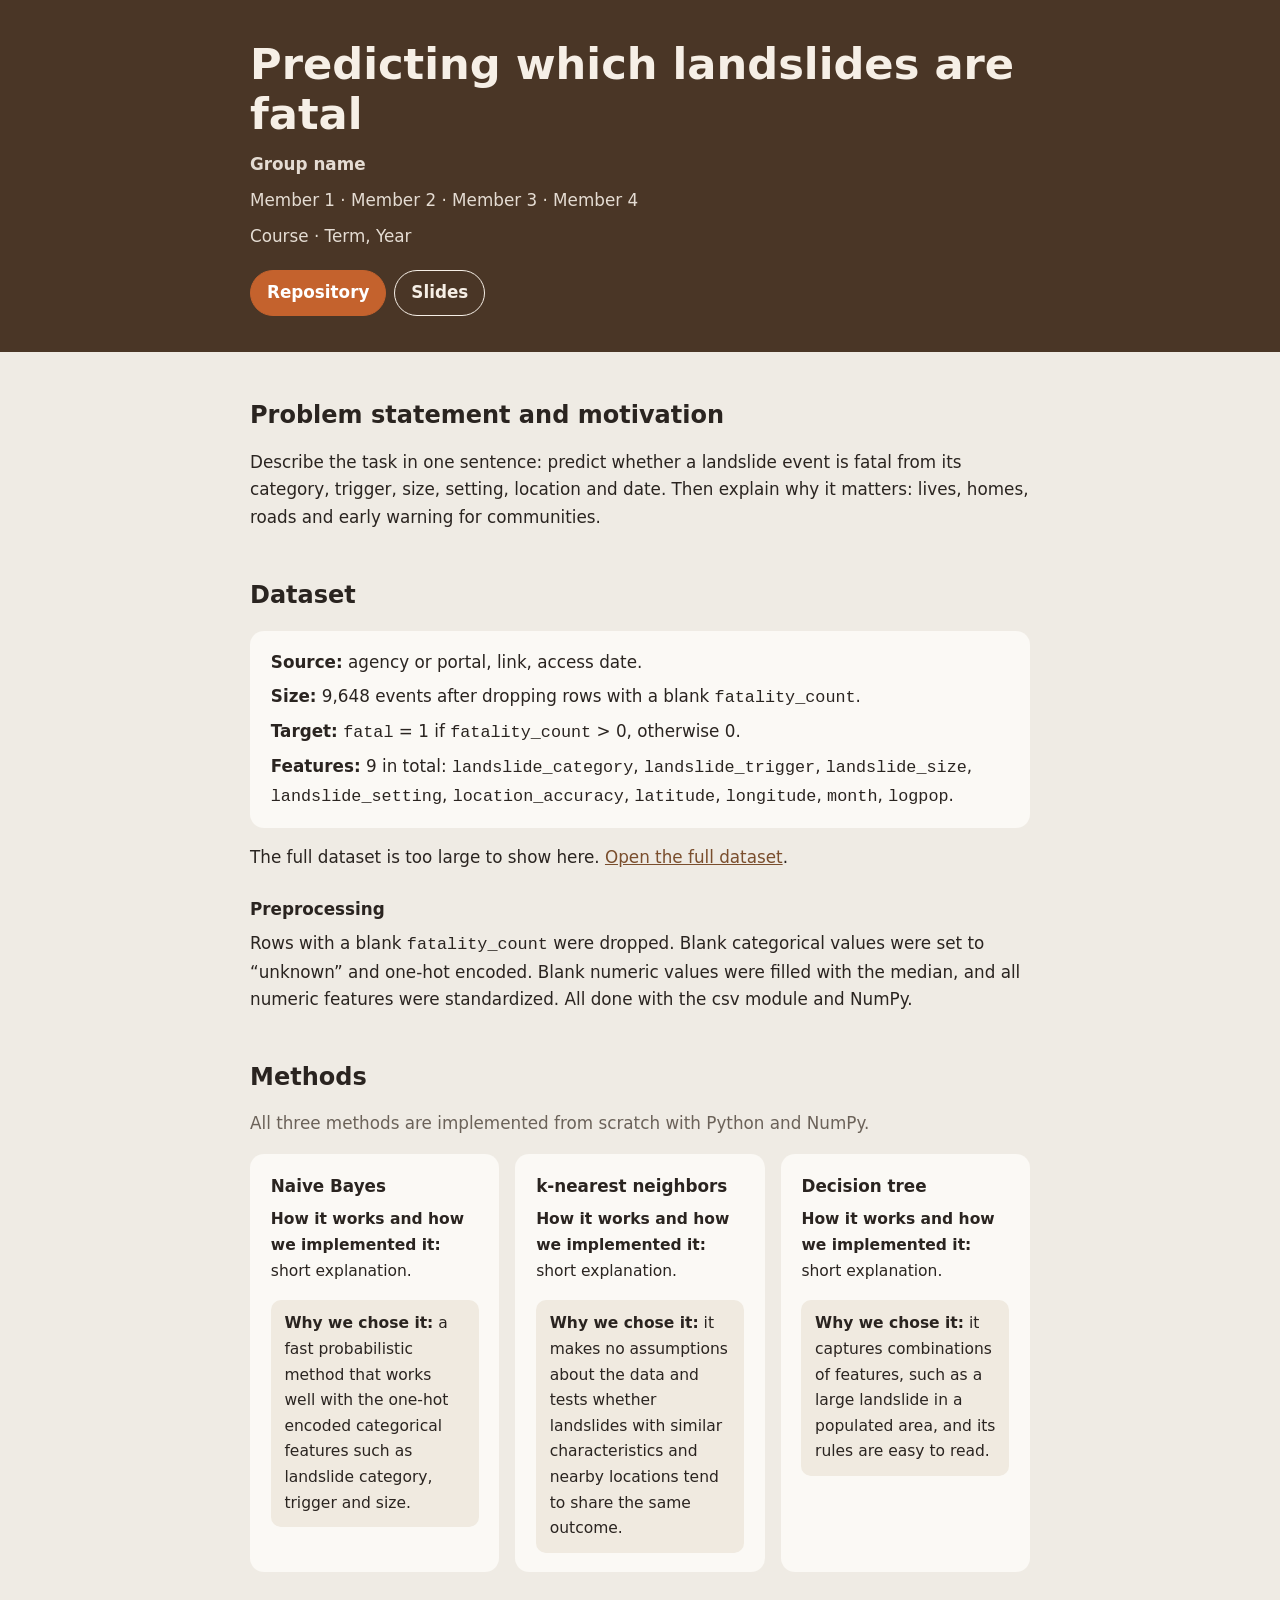
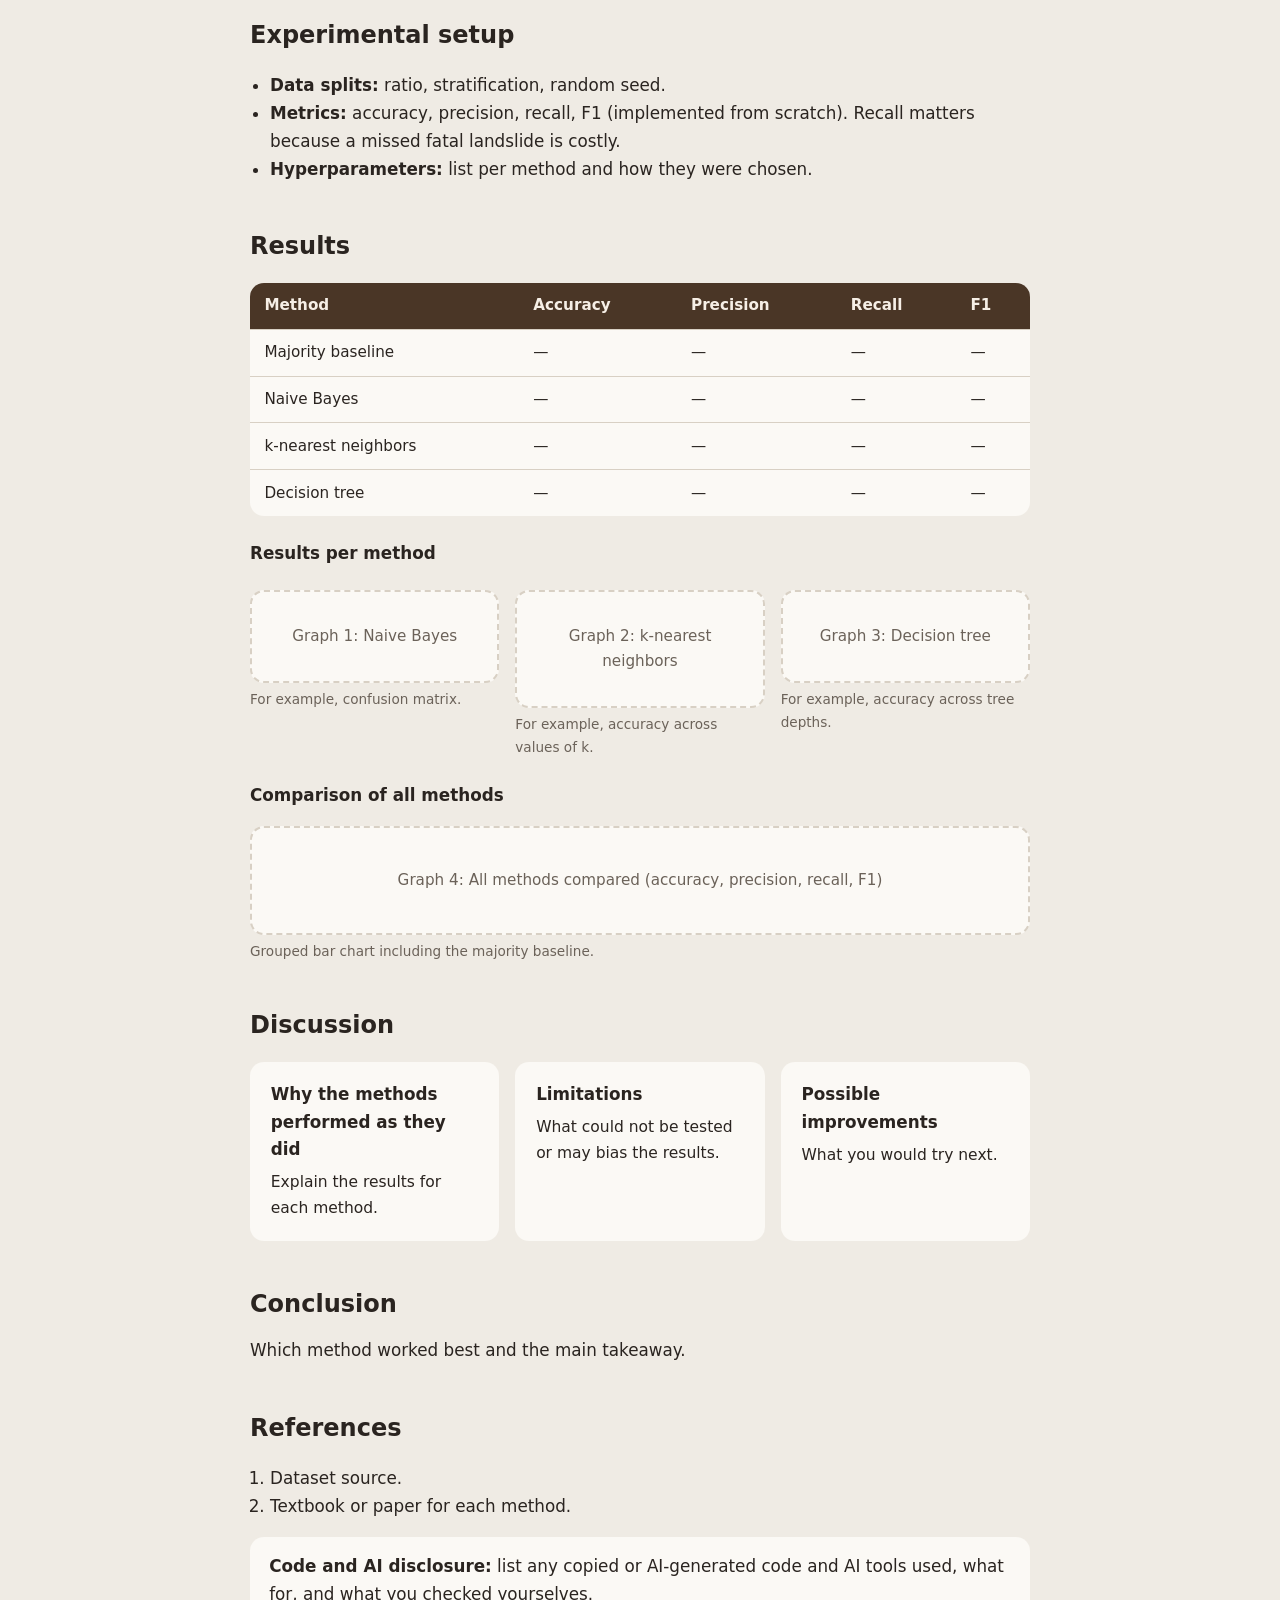
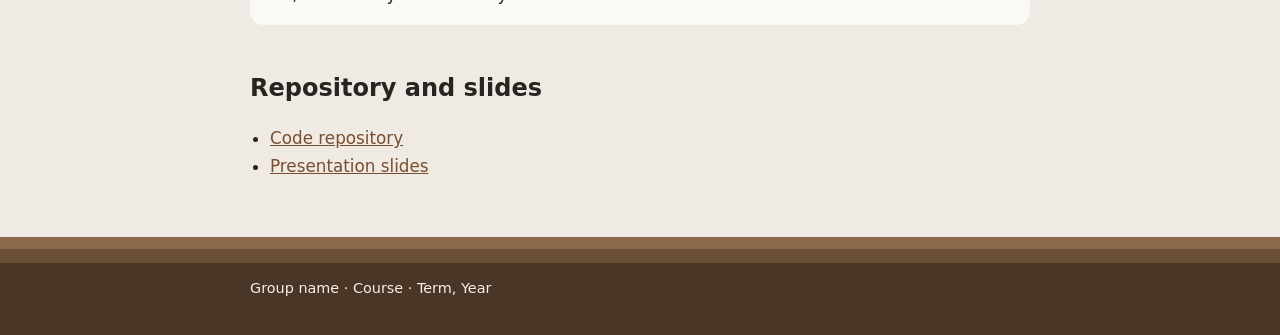
==== index.html @ 627cbc7c "Added Website Placeholder and changed dataset with landslide" ====
<!DOCTYPE html>
<html lang="en">
<head>
<meta charset="utf-8">
<meta name="viewport" content="width=device-width, initial-scale=1, viewport-fit=cover">
<title>Predicting Landslides: A Machine Learning Comparison</title>
<link rel="stylesheet" href="index.css">
</head>
<body>

<header>
  <div class="wrap">
    <h1>Predicting which landslides are fatal</h1>
    <p><b>Group name</b></p>
    <p>Member 1 · Member 2 · Member 3 · Member 4</p>
    <p>Course · Term, Year</p>
    <div class="links"><a class="main" href="#repository">Repository</a><a href="#repository">Slides</a></div>
  </div>
</header>

<main class="wrap">
  <h2>Problem statement and motivation</h2>
  <p>Describe the task in one sentence: predict whether a landslide event is fatal from its category, trigger, size, setting, location and date. Then explain why it matters: lives, homes, roads and early warning for communities.</p>

  <h2>Dataset</h2>
  <div class="info">
    <p><b>Source:</b> agency or portal, link, access date.</p>
    <p><b>Size:</b> 9,648 events after dropping rows with a blank <code>fatality_count</code>.</p>
    <p><b>Target:</b> <code>fatal</code> = 1 if <code>fatality_count</code> &gt; 0, otherwise 0.</p>
    <p><b>Features:</b> 9 in total: <code>landslide_category</code>, <code>landslide_trigger</code>, <code>landslide_size</code>, <code>landslide_setting</code>, <code>location_accuracy</code>, <code>latitude</code>, <code>longitude</code>, <code>month</code>, <code>logpop</code>.</p>
  </div>
  <p>The full dataset is too large to show here. <a href="#">Open the full dataset</a>.</p>
  <h3>Preprocessing</h3>
  <p>Rows with a blank <code>fatality_count</code> were dropped. Blank categorical values were set to “unknown” and one-hot encoded. Blank numeric values were filled with the median, and all numeric features were standardized. All done with the csv module and NumPy.</p>

  <h2>Methods</h2>
  <p class="muted">All three methods are implemented from scratch with Python and NumPy.</p>
  <div class="cards">
    <div class="card"><h3>Naive Bayes</h3>
      <p><b>How it works and how we implemented it:</b> short explanation.</p>
      <p class="why"><b>Why we chose it:</b> a fast probabilistic method that works well with the one-hot encoded categorical features such as landslide category, trigger and size.</p></div>
    <div class="card"><h3>k-nearest neighbors</h3>
      <p><b>How it works and how we implemented it:</b> short explanation.</p>
      <p class="why"><b>Why we chose it:</b> it makes no assumptions about the data and tests whether landslides with similar characteristics and nearby locations tend to share the same outcome.</p></div>
    <div class="card"><h3>Decision tree</h3>
      <p><b>How it works and how we implemented it:</b> short explanation.</p>
      <p class="why"><b>Why we chose it:</b> it captures combinations of features, such as a large landslide in a populated area, and its rules are easy to read.</p></div>
  </div>

  <h2>Experimental setup</h2>
  <ul>
    <li><b>Data splits:</b> ratio, stratification, random seed.</li>
    <li><b>Metrics:</b> accuracy, precision, recall, F1 (implemented from scratch). Recall matters because a missed fatal landslide is costly.</li>
    <li><b>Hyperparameters:</b> list per method and how they were chosen.</li>
  </ul>

  <h2>Results</h2>
  <div class="table-scroll">
  <table>
    <thead><tr><th>Method</th><th>Accuracy</th><th>Precision</th><th>Recall</th><th>F1</th></tr></thead>
    <tbody>
      <tr><td>Majority baseline</td><td>—</td><td>—</td><td>—</td><td>—</td></tr>
      <tr><td>Naive Bayes</td><td>—</td><td>—</td><td>—</td><td>—</td></tr>
      <tr><td>k-nearest neighbors</td><td>—</td><td>—</td><td>—</td><td>—</td></tr>
      <tr><td>Decision tree</td><td>—</td><td>—</td><td>—</td><td>—</td></tr>
    </tbody>
  </table>
  </div>
  <h3>Results per method</h3>
  <div class="grid3">
    <figure><div class="fig">Graph 1: Naive Bayes</div><figcaption>For example, confusion matrix.</figcaption></figure>
    <figure><div class="fig">Graph 2: k-nearest neighbors</div><figcaption>For example, accuracy across values of k.</figcaption></figure>
    <figure><div class="fig">Graph 3: Decision tree</div><figcaption>For example, accuracy across tree depths.</figcaption></figure>
  </div>
  <h3>Comparison of all methods</h3>
  <figure><div class="fig">Graph 4: All methods compared (accuracy, precision, recall, F1)</div><figcaption>Grouped bar chart including the majority baseline.</figcaption></figure>

  <h2>Discussion</h2>
  <div class="cards">
    <div class="card"><h3>Why the methods performed as they did</h3><p>Explain the results for each method.</p></div>
    <div class="card"><h3>Limitations</h3><p>What could not be tested or may bias the results.</p></div>
    <div class="card"><h3>Possible improvements</h3><p>What you would try next.</p></div>
  </div>

  <h2>Conclusion</h2>
  <p>Which method worked best and the main takeaway.</p>

  <h2>References</h2>
  <ol>
    <li>Dataset source.</li>
    <li>Textbook or paper for each method.</li>
  </ol>
  <p class="note"><b>Code and AI disclosure:</b> list any copied or AI-generated code and AI tools used, what for, and what you checked yourselves.</p>

  <h2 id="repository">Repository and slides</h2>
  <ul>
    <li><a href="#">Code repository</a></li>
    <li><a href="#">Presentation slides</a></li>
  </ul>
</main>

<footer><div class="wrap">Group name · Course · Term, Year</div></footer>
</body>
</html>
---- index.css ----
:root{
  box-sizing:border-box;
  padding-top:env(safe-area-inset-top,0px);
  padding-bottom:env(safe-area-inset-bottom,0px);
  --bg:#efebe4; --card:#fbf9f5; --soft:#f0eae0; --ink:#2a2420; --muted:#6b6259; --line:#d8d0c4;
  --accent:#7a4e2d; --head-bg:#4a3626; --head-ink:#f6efe6; --rust:#c4622d; --rust-ink:#ffffff;
}
@media (prefers-color-scheme:dark){
  :root:not([data-theme="light"]){--bg:#1c1815; --card:#272220; --soft:#332c28; --ink:#ece6df; --muted:#a39a90; --line:#3d3530; --accent:#d9a273; --head-bg:#3a2b20; --head-ink:#f1e8de; --rust:#d9743d; --rust-ink:#1c1815; color-scheme:dark}
}
:root[data-theme="dark"]{--bg:#1c1815; --card:#272220; --soft:#332c28; --ink:#ece6df; --muted:#a39a90; --line:#3d3530; --accent:#d9a273; --head-bg:#3a2b20; --head-ink:#f1e8de; --rust:#d9743d; --rust-ink:#1c1815; color-scheme:dark}
*,*::before,*::after{box-sizing:inherit}
html{scroll-behavior:smooth}
body{margin:0;background:var(--bg);color:var(--ink);font:1.05rem/1.65 system-ui,-apple-system,"Segoe UI",Roboto,sans-serif}
.wrap{max-width:820px;margin:0 auto;padding:0 1.25rem}
a{color:var(--accent)}
a:focus-visible{outline:3px solid var(--rust);outline-offset:2px}
p{margin:0 0 1rem}

/* header: a hillside that slopes down to the right, with a few loose rocks */
header{background:var(--head-bg);color:var(--head-ink);padding:2.5rem 0 2.25rem}
h1{font-size:clamp(1.8rem,4.5vw,2.7rem);line-height:1.15;margin:0 0 .75rem}
header p{margin:0 0 .5rem;opacity:.9}
.links a{display:inline-block;margin:.75rem .5rem 0 0;padding:.5rem 1rem;border-radius:999px;font-weight:600;text-decoration:none;border:1px solid currentColor;color:var(--head-ink)}
.links a.main{background:var(--rust);border-color:var(--rust);color:var(--rust-ink)}

/* sections */
h2{font-size:1.5rem;margin:2.75rem 0 .8rem}
h3{font-size:1.05rem;margin:1.5rem 0 .4rem}
.muted{color:var(--muted)}

/* cards */
.cards{display:grid;grid-template-columns:repeat(auto-fit,minmax(230px,1fr));gap:1rem;margin:1rem 0}
.card{background:var(--card);border-radius:14px;padding:1.2rem 1.3rem}
.card h3{margin-top:0}
.card p{font-size:.97rem}
.card p:last-child{margin-bottom:0}
.card .why{background:var(--soft);border-radius:10px;padding:.7rem .85rem}
.info{background:var(--card);border-radius:14px;padding:1.1rem 1.3rem;margin:1rem 0}
.info p{margin:0 0 .4rem}
.info p:last-child{margin:0}

/* tables and figures */
.table-scroll{overflow-x:auto;margin:1rem 0;border-radius:14px;background:var(--card)}
table{border-collapse:collapse;width:100%;min-width:480px;font-size:.95rem}
th,td{padding:.65rem .9rem;text-align:left;border-bottom:1px solid var(--line)}
th{background:var(--head-bg);color:var(--head-ink)}
tr:last-child td{border-bottom:0}
figure{margin:0}
.fig{background:var(--card);border:2px dashed var(--line);color:var(--muted);padding:2.5rem 1rem;text-align:center;margin:1rem 0 .3rem;border-radius:14px;font-size:.95rem}
figcaption{font-size:.85rem;color:var(--muted)}
.grid3{display:grid;grid-template-columns:repeat(auto-fit,minmax(200px,1fr));gap:1rem}
.grid3 .fig{padding:2rem .75rem}

ul,ol{padding-left:1.25rem}
.note{background:var(--card);padding:1rem 1.2rem;border-radius:14px}

/* footer: layered soil strata */
footer{margin-top:3.5rem;padding:2.5rem 0 2.5rem;color:var(--head-ink);font-size:.9rem;background:linear-gradient(to bottom,#8a6a4a 0 12px,#6b4f36 12px 26px,#4a3626 26px 100%)}
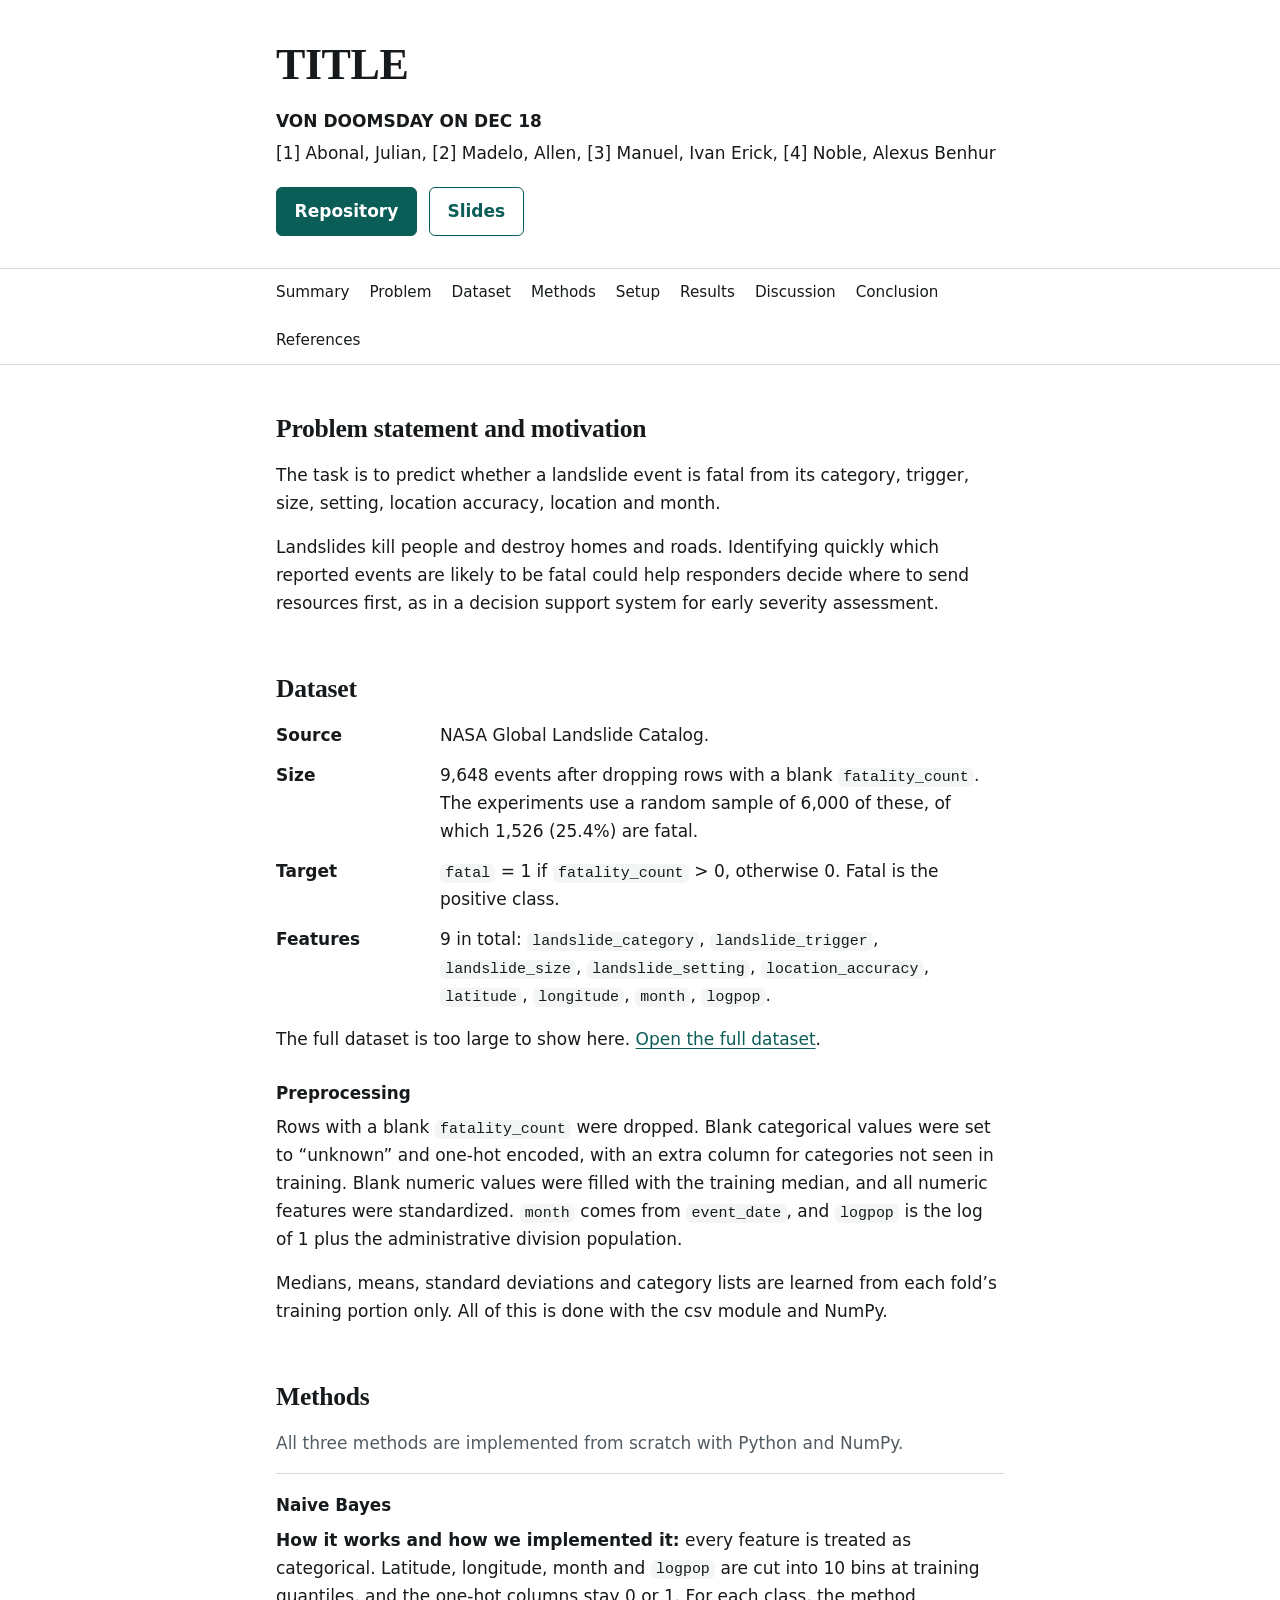
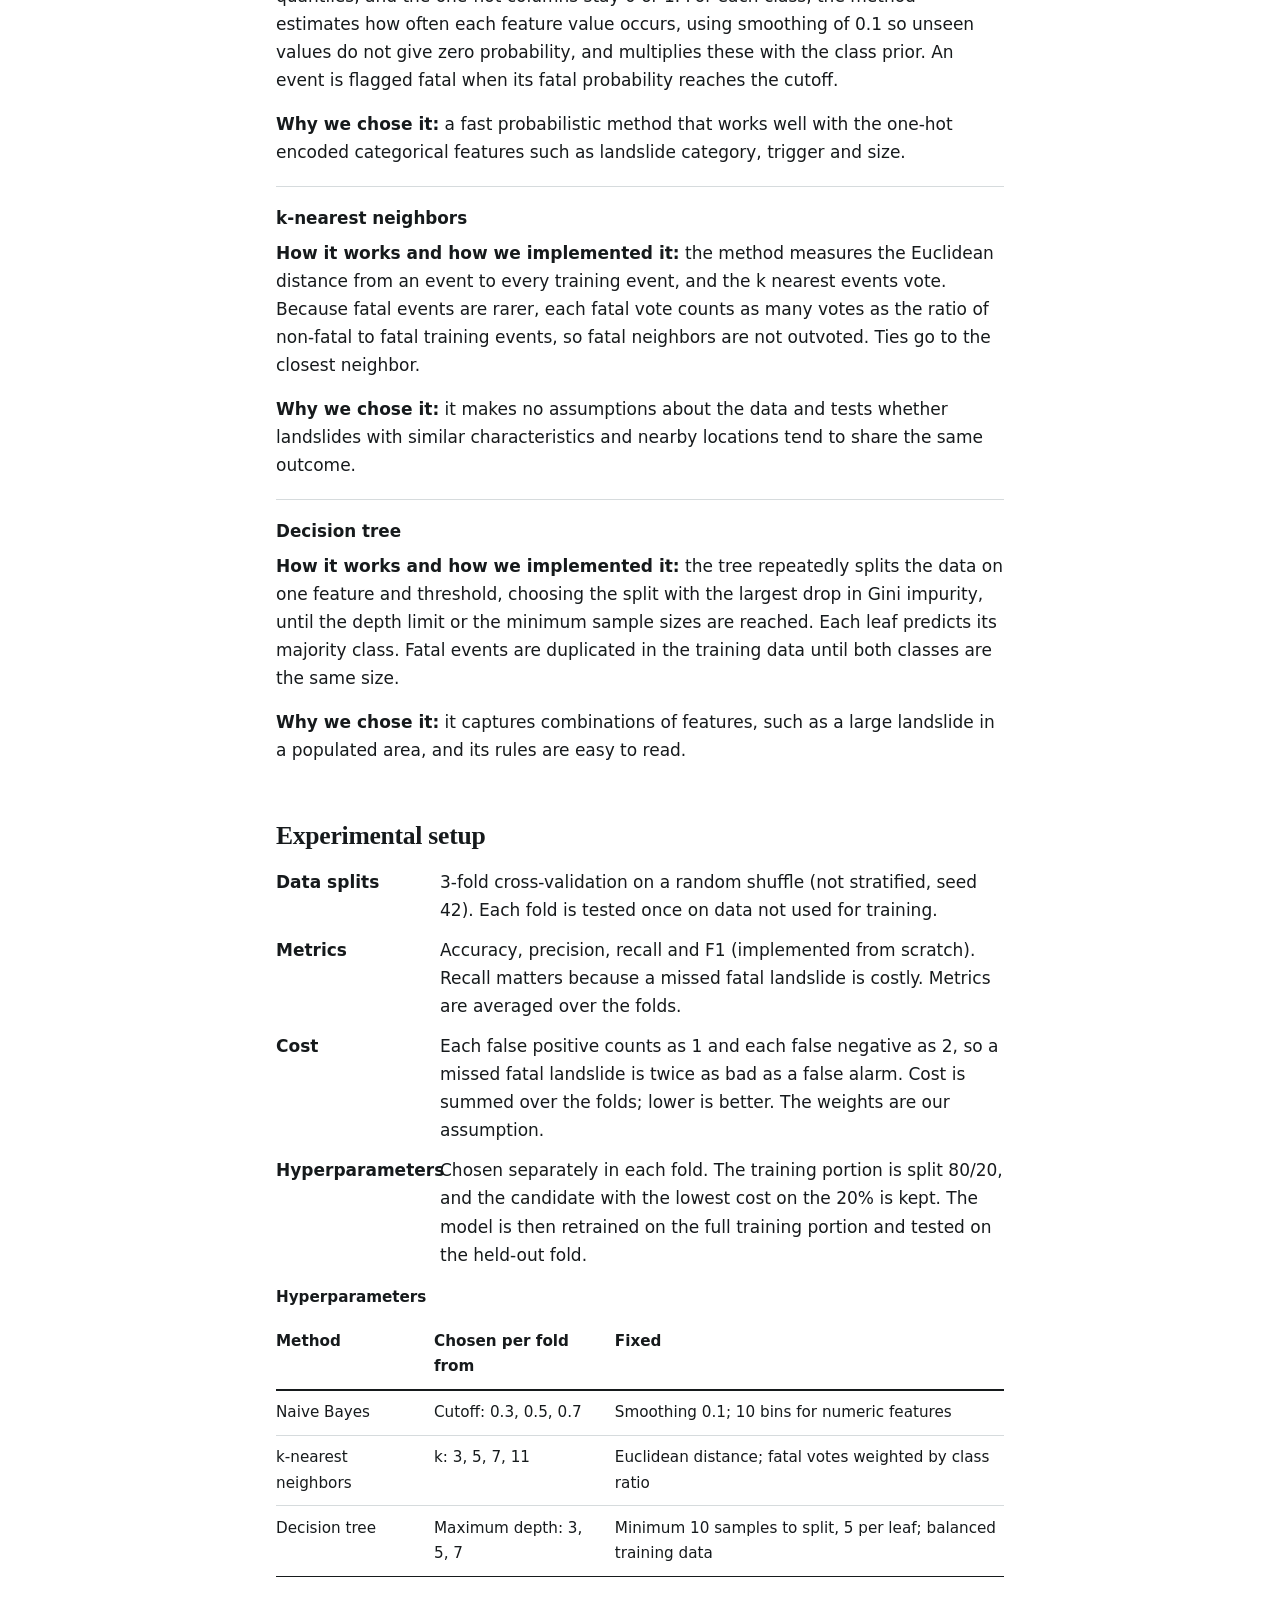
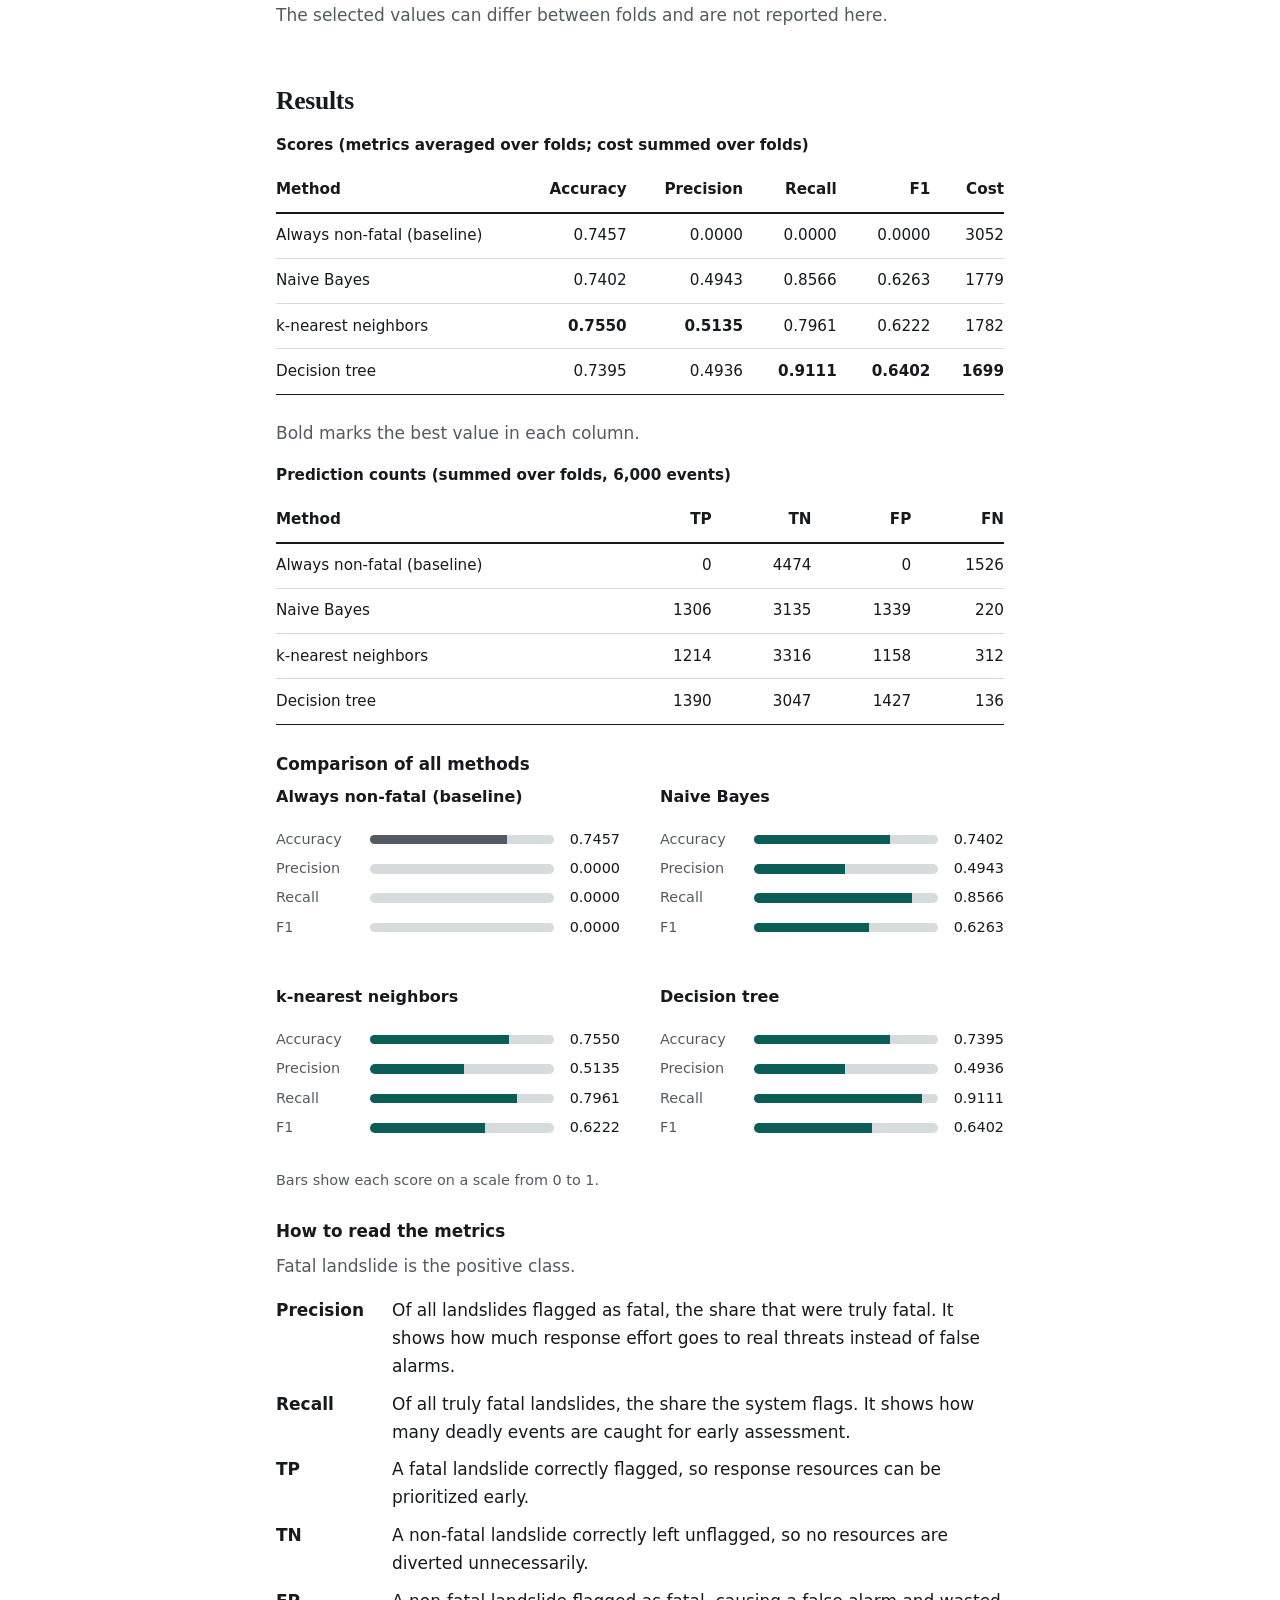
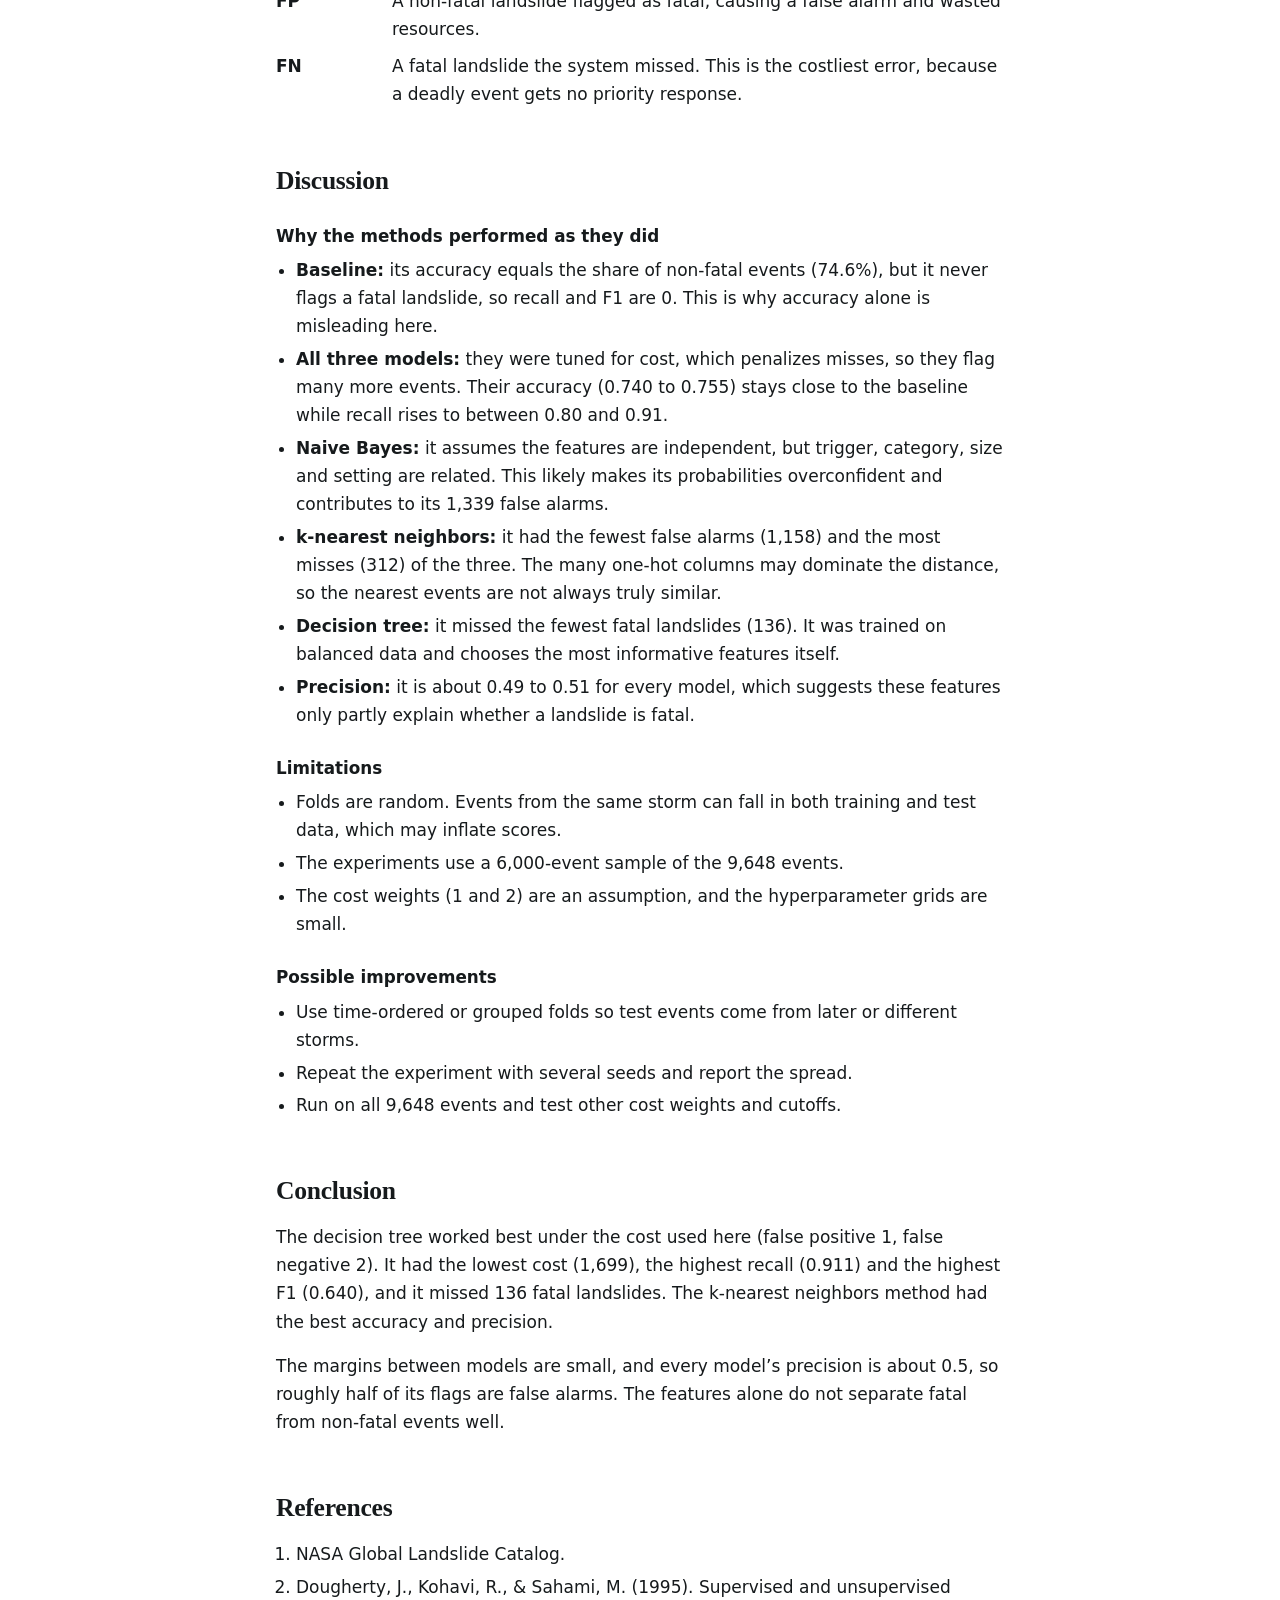
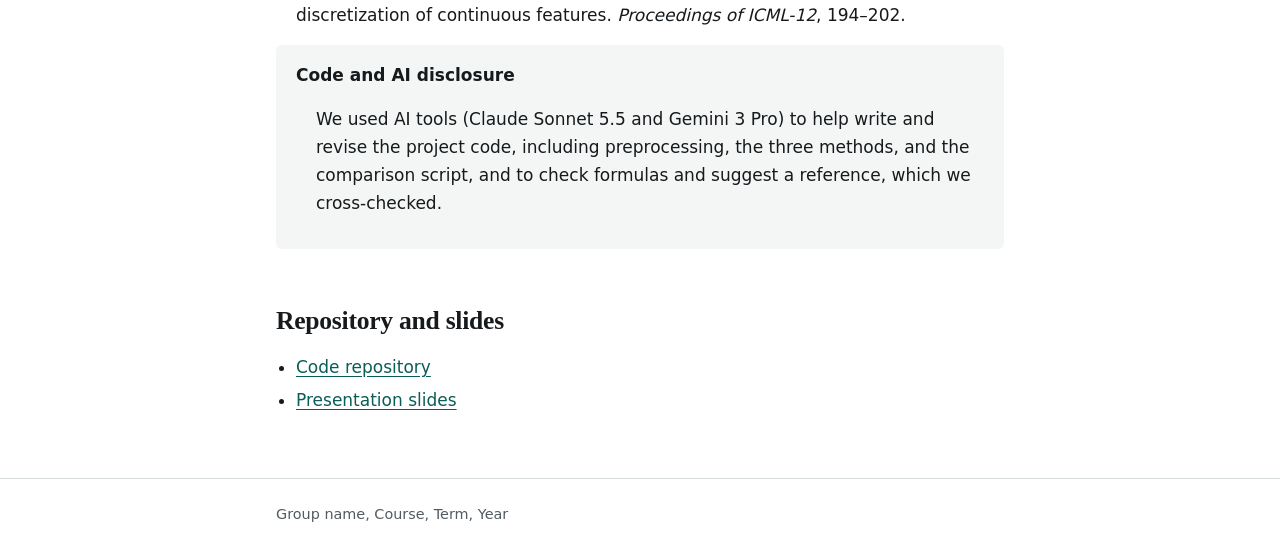
==== commit e1f21330: "style: add info in project page; refactor compare.py terminal printing" ====
--- a/index.html
+++ b/index.html
@@ -3,102 +3,262 @@
 <head>
 <meta charset="utf-8">
 <meta name="viewport" content="width=device-width, initial-scale=1, viewport-fit=cover">
-<title>Predicting Landslides: A Machine Learning Comparison</title>
+<meta name="color-scheme" content="light dark">
+<meta name="description" content="Comparing Naive Bayes, k-nearest neighbors and a decision tree for predicting whether a landslide in the NASA Global Landslide Catalog is fatal.">
+<title>TITLE</title>
 <link rel="stylesheet" href="index.css">
 </head>
 <body>
 
-<header>
+<a class="skip" href="#main">Skip to content</a>
+
+<header class="wrap">
+  <h1>TITLE</h1>
+  <p><b>VON DOOMSDAY ON DEC 18</b></p>
+  <p>[1] Abonal, Julian, [2] Madelo, Allen, [3] Manuel, Ivan Erick, [4] Noble, Alexus Benhur</p>
+  <p class="links"><a class="primary" href="#repository">Repository</a><a href="#repository">Slides</a></p>
+</header>
+
+<nav aria-label="Page sections">
   <div class="wrap">
-    <h1>Predicting which landslides are fatal</h1>
-    <p><b>Group name</b></p>
-    <p>Member 1 · Member 2 · Member 3 · Member 4</p>
-    <p>Course · Term, Year</p>
-    <div class="links"><a class="main" href="#repository">Repository</a><a href="#repository">Slides</a></div>
+    <ul>
+      <li><a href="#summary">Summary</a></li>
+      <li><a href="#problem">Problem</a></li>
+      <li><a href="#dataset">Dataset</a></li>
+      <li><a href="#methods">Methods</a></li>
+      <li><a href="#setup">Setup</a></li>
+      <li><a href="#results">Results</a></li>
+      <li><a href="#discussion">Discussion</a></li>
+      <li><a href="#conclusion">Conclusion</a></li>
+      <li><a href="#references">References</a></li>
+    </ul>
   </div>
-</header>
-
-<main class="wrap">
-  <h2>Problem statement and motivation</h2>
-  <p>Describe the task in one sentence: predict whether a landslide event is fatal from its category, trigger, size, setting, location and date. Then explain why it matters: lives, homes, roads and early warning for communities.</p>
-
-  <h2>Dataset</h2>
-  <div class="info">
-    <p><b>Source:</b> agency or portal, link, access date.</p>
-    <p><b>Size:</b> 9,648 events after dropping rows with a blank <code>fatality_count</code>.</p>
-    <p><b>Target:</b> <code>fatal</code> = 1 if <code>fatality_count</code> &gt; 0, otherwise 0.</p>
-    <p><b>Features:</b> 9 in total: <code>landslide_category</code>, <code>landslide_trigger</code>, <code>landslide_size</code>, <code>landslide_setting</code>, <code>location_accuracy</code>, <code>latitude</code>, <code>longitude</code>, <code>month</code>, <code>logpop</code>.</p>
-  </div>
-  <p>The full dataset is too large to show here. <a href="#">Open the full dataset</a>.</p>
-  <h3>Preprocessing</h3>
-  <p>Rows with a blank <code>fatality_count</code> were dropped. Blank categorical values were set to “unknown” and one-hot encoded. Blank numeric values were filled with the median, and all numeric features were standardized. All done with the csv module and NumPy.</p>
-
-  <h2>Methods</h2>
-  <p class="muted">All three methods are implemented from scratch with Python and NumPy.</p>
-  <div class="cards">
-    <div class="card"><h3>Naive Bayes</h3>
-      <p><b>How it works and how we implemented it:</b> short explanation.</p>
-      <p class="why"><b>Why we chose it:</b> a fast probabilistic method that works well with the one-hot encoded categorical features such as landslide category, trigger and size.</p></div>
-    <div class="card"><h3>k-nearest neighbors</h3>
-      <p><b>How it works and how we implemented it:</b> short explanation.</p>
-      <p class="why"><b>Why we chose it:</b> it makes no assumptions about the data and tests whether landslides with similar characteristics and nearby locations tend to share the same outcome.</p></div>
-    <div class="card"><h3>Decision tree</h3>
-      <p><b>How it works and how we implemented it:</b> short explanation.</p>
-      <p class="why"><b>Why we chose it:</b> it captures combinations of features, such as a large landslide in a populated area, and its rules are easy to read.</p></div>
-  </div>
-
-  <h2>Experimental setup</h2>
-  <ul>
-    <li><b>Data splits:</b> ratio, stratification, random seed.</li>
-    <li><b>Metrics:</b> accuracy, precision, recall, F1 (implemented from scratch). Recall matters because a missed fatal landslide is costly.</li>
-    <li><b>Hyperparameters:</b> list per method and how they were chosen.</li>
-  </ul>
-
-  <h2>Results</h2>
-  <div class="table-scroll">
-  <table>
-    <thead><tr><th>Method</th><th>Accuracy</th><th>Precision</th><th>Recall</th><th>F1</th></tr></thead>
-    <tbody>
-      <tr><td>Majority baseline</td><td>—</td><td>—</td><td>—</td><td>—</td></tr>
-      <tr><td>Naive Bayes</td><td>—</td><td>—</td><td>—</td><td>—</td></tr>
-      <tr><td>k-nearest neighbors</td><td>—</td><td>—</td><td>—</td><td>—</td></tr>
-      <tr><td>Decision tree</td><td>—</td><td>—</td><td>—</td><td>—</td></tr>
-    </tbody>
-  </table>
-  </div>
-  <h3>Results per method</h3>
-  <div class="grid3">
-    <figure><div class="fig">Graph 1: Naive Bayes</div><figcaption>For example, confusion matrix.</figcaption></figure>
-    <figure><div class="fig">Graph 2: k-nearest neighbors</div><figcaption>For example, accuracy across values of k.</figcaption></figure>
-    <figure><div class="fig">Graph 3: Decision tree</div><figcaption>For example, accuracy across tree depths.</figcaption></figure>
-  </div>
-  <h3>Comparison of all methods</h3>
-  <figure><div class="fig">Graph 4: All methods compared (accuracy, precision, recall, F1)</div><figcaption>Grouped bar chart including the majority baseline.</figcaption></figure>
-
-  <h2>Discussion</h2>
-  <div class="cards">
-    <div class="card"><h3>Why the methods performed as they did</h3><p>Explain the results for each method.</p></div>
-    <div class="card"><h3>Limitations</h3><p>What could not be tested or may bias the results.</p></div>
-    <div class="card"><h3>Possible improvements</h3><p>What you would try next.</p></div>
-  </div>
-
-  <h2>Conclusion</h2>
-  <p>Which method worked best and the main takeaway.</p>
-
-  <h2>References</h2>
-  <ol>
-    <li>Dataset source.</li>
-    <li>Textbook or paper for each method.</li>
-  </ol>
-  <p class="note"><b>Code and AI disclosure:</b> list any copied or AI-generated code and AI tools used, what for, and what you checked yourselves.</p>
-
-  <h2 id="repository">Repository and slides</h2>
-  <ul>
-    <li><a href="#">Code repository</a></li>
-    <li><a href="#">Presentation slides</a></li>
-  </ul>
+</nav>
+
+<main id="main" class="wrap">
+
+  <section id="problem" aria-labelledby="problem-h">
+    <h2 id="problem-h">Problem statement and motivation</h2>
+    <p>The task is to predict whether a landslide event is fatal from its category, trigger, size, setting, location accuracy, location and month.</p>
+    <p>Landslides kill people and destroy homes and roads. Identifying quickly which reported events are likely to be fatal could help responders decide where to send resources first, as in a decision support system for early severity assessment.</p>
+  </section>
+
+  <section id="dataset" aria-labelledby="dataset-h">
+    <h2 id="dataset-h">Dataset</h2>
+    <dl class="facts">
+      <dt>Source</dt>
+      <dd>NASA Global Landslide Catalog. <!-- TODO: add link and access date --></dd>
+      <dt>Size</dt>
+      <dd>9,648 events after dropping rows with a blank <code>fatality_count</code>. The experiments use a random sample of 6,000 of these, of which 1,526 (25.4%) are fatal.</dd>
+      <dt>Target</dt>
+      <dd><code>fatal</code> = 1 if <code>fatality_count</code> &gt; 0, otherwise 0. Fatal is the positive class.</dd>
+      <dt>Features</dt>
+      <dd>9 in total: <code>landslide_category</code>, <code>landslide_trigger</code>, <code>landslide_size</code>, <code>landslide_setting</code>, <code>location_accuracy</code>, <code>latitude</code>, <code>longitude</code>, <code>month</code>, <code>logpop</code>.</dd>
+    </dl>
+    <p>The full dataset is too large to show here. <a href="#">Open the full dataset</a>.</p>
+
+    <h3>Preprocessing</h3>
+    <p>Rows with a blank <code>fatality_count</code> were dropped. Blank categorical values were set to “unknown” and one-hot encoded, with an extra column for categories not seen in training. Blank numeric values were filled with the training median, and all numeric features were standardized. <code>month</code> comes from <code>event_date</code>, and <code>logpop</code> is the log of 1 plus the administrative division population.</p>
+    <p>Medians, means, standard deviations and category lists are learned from each fold’s training portion only. All of this is done with the csv module and NumPy.</p>
+  </section>
+
+  <section id="methods" aria-labelledby="methods-h">
+    <h2 id="methods-h">Methods</h2>
+    <p class="muted">All three methods are implemented from scratch with Python and NumPy.</p>
+
+    <article class="method">
+      <h3>Naive Bayes</h3>
+      <p><b>How it works and how we implemented it:</b> every feature is treated as categorical. Latitude, longitude, month and <code>logpop</code> are cut into 10 bins at training quantiles, and the one-hot columns stay 0 or 1. For each class, the method estimates how often each feature value occurs, using smoothing of 0.1 so unseen values do not give zero probability, and multiplies these with the class prior. An event is flagged fatal when its fatal probability reaches the cutoff.</p>
+      <p><b>Why we chose it:</b> a fast probabilistic method that works well with the one-hot encoded categorical features such as landslide category, trigger and size.</p>
+    </article>
+
+    <article class="method">
+      <h3>k-nearest neighbors</h3>
+      <p><b>How it works and how we implemented it:</b> the method measures the Euclidean distance from an event to every training event, and the k nearest events vote. Because fatal events are rarer, each fatal vote counts as many votes as the ratio of non-fatal to fatal training events, so fatal neighbors are not outvoted. Ties go to the closest neighbor.</p>
+      <p><b>Why we chose it:</b> it makes no assumptions about the data and tests whether landslides with similar characteristics and nearby locations tend to share the same outcome.</p>
+    </article>
+
+    <article class="method">
+      <h3>Decision tree</h3>
+      <p><b>How it works and how we implemented it:</b> the tree repeatedly splits the data on one feature and threshold, choosing the split with the largest drop in Gini impurity, until the depth limit or the minimum sample sizes are reached. Each leaf predicts its majority class. Fatal events are duplicated in the training data until both classes are the same size.</p>
+      <p><b>Why we chose it:</b> it captures combinations of features, such as a large landslide in a populated area, and its rules are easy to read.</p>
+    </article>
+  </section>
+
+  <section id="setup" aria-labelledby="setup-h">
+    <h2 id="setup-h">Experimental setup</h2>
+    <dl class="facts">
+      <dt>Data splits</dt>
+      <dd>3-fold cross-validation on a random shuffle (not stratified, seed 42). Each fold is tested once on data not used for training.</dd>
+      <dt>Metrics</dt>
+      <dd>Accuracy, precision, recall and F1 (implemented from scratch). Recall matters because a missed fatal landslide is costly. Metrics are averaged over the folds.</dd>
+      <dt>Cost</dt>
+      <dd>Each false positive counts as 1 and each false negative as 2, so a missed fatal landslide is twice as bad as a false alarm. Cost is summed over the folds; lower is better. The weights are our assumption.</dd>
+      <dt>Hyperparameters</dt>
+      <dd>Chosen separately in each fold. The training portion is split 80/20, and the candidate with the lowest cost on the 20% is kept. The model is then retrained on the full training portion and tested on the held-out fold.</dd>
+    </dl>
+
+    <div class="table-scroll">
+      <table>
+        <caption>Hyperparameters</caption>
+        <thead><tr><th scope="col">Method</th><th scope="col">Chosen per fold from</th><th scope="col">Fixed</th></tr></thead>
+        <tbody>
+          <tr><th scope="row">Naive Bayes</th><td>Cutoff: 0.3, 0.5, 0.7</td><td>Smoothing 0.1; 10 bins for numeric features</td></tr>
+          <tr><th scope="row">k-nearest neighbors</th><td>k: 3, 5, 7, 11</td><td>Euclidean distance; fatal votes weighted by class ratio</td></tr>
+          <tr><th scope="row">Decision tree</th><td>Maximum depth: 3, 5, 7</td><td>Minimum 10 samples to split, 5 per leaf; balanced training data</td></tr>
+        </tbody>
+      </table>
+    </div>
+    <p class="muted">The selected values can differ between folds and are not reported here.</p>
+  </section>
+
+  <section id="results" aria-labelledby="results-h">
+    <h2 id="results-h">Results</h2>
+
+    <div class="table-scroll">
+      <table class="num">
+        <caption>Scores (metrics averaged over folds; cost summed over folds)</caption>
+        <thead><tr><th scope="col">Method</th><th scope="col">Accuracy</th><th scope="col">Precision</th><th scope="col">Recall</th><th scope="col">F1</th><th scope="col">Cost</th></tr></thead>
+        <tbody>
+          <tr><th scope="row">Always non-fatal (baseline)</th><td>0.7457</td><td>0.0000</td><td>0.0000</td><td>0.0000</td><td>3052</td></tr>
+          <tr><th scope="row">Naive Bayes</th><td>0.7402</td><td>0.4943</td><td>0.8566</td><td>0.6263</td><td>1779</td></tr>
+          <tr><th scope="row">k-nearest neighbors</th><td><strong>0.7550</strong></td><td><strong>0.5135</strong></td><td>0.7961</td><td>0.6222</td><td>1782</td></tr>
+          <tr><th scope="row">Decision tree</th><td>0.7395</td><td>0.4936</td><td><strong>0.9111</strong></td><td><strong>0.6402</strong></td><td><strong>1699</strong></td></tr>
+        </tbody>
+      </table>
+    </div>
+    <p class="muted">Bold marks the best value in each column.</p>
+
+    <div class="table-scroll">
+      <table class="num">
+        <caption>Prediction counts (summed over folds, 6,000 events)</caption>
+        <thead><tr><th scope="col">Method</th><th scope="col">TP</th><th scope="col">TN</th><th scope="col">FP</th><th scope="col">FN</th></tr></thead>
+        <tbody>
+          <tr><th scope="row">Always non-fatal (baseline)</th><td>0</td><td>4474</td><td>0</td><td>1526</td></tr>
+          <tr><th scope="row">Naive Bayes</th><td>1306</td><td>3135</td><td>1339</td><td>220</td></tr>
+          <tr><th scope="row">k-nearest neighbors</th><td>1214</td><td>3316</td><td>1158</td><td>312</td></tr>
+          <tr><th scope="row">Decision tree</th><td>1390</td><td>3047</td><td>1427</td><td>136</td></tr>
+        </tbody>
+      </table>
+    </div>
+
+    <h3>Comparison of all methods</h3>
+    <figure>
+      <div class="bars">
+        <div class="baseline">
+          <h4>Always non-fatal (baseline)</h4>
+          <dl>
+            <div class="bar-row"><dt>Accuracy</dt><dd><span class="track" aria-hidden="true"><span class="fill" style="--v:74.57"></span></span></dd><dd>0.7457</dd></div>
+            <div class="bar-row"><dt>Precision</dt><dd><span class="track" aria-hidden="true"><span class="fill" style="--v:0"></span></span></dd><dd>0.0000</dd></div>
+            <div class="bar-row"><dt>Recall</dt><dd><span class="track" aria-hidden="true"><span class="fill" style="--v:0"></span></span></dd><dd>0.0000</dd></div>
+            <div class="bar-row"><dt>F1</dt><dd><span class="track" aria-hidden="true"><span class="fill" style="--v:0"></span></span></dd><dd>0.0000</dd></div>
+          </dl>
+        </div>
+        <div>
+          <h4>Naive Bayes</h4>
+          <dl>
+            <div class="bar-row"><dt>Accuracy</dt><dd><span class="track" aria-hidden="true"><span class="fill" style="--v:74.02"></span></span></dd><dd>0.7402</dd></div>
+            <div class="bar-row"><dt>Precision</dt><dd><span class="track" aria-hidden="true"><span class="fill" style="--v:49.43"></span></span></dd><dd>0.4943</dd></div>
+            <div class="bar-row"><dt>Recall</dt><dd><span class="track" aria-hidden="true"><span class="fill" style="--v:85.66"></span></span></dd><dd>0.8566</dd></div>
+            <div class="bar-row"><dt>F1</dt><dd><span class="track" aria-hidden="true"><span class="fill" style="--v:62.63"></span></span></dd><dd>0.6263</dd></div>
+          </dl>
+        </div>
+        <div>
+          <h4>k-nearest neighbors</h4>
+          <dl>
+            <div class="bar-row"><dt>Accuracy</dt><dd><span class="track" aria-hidden="true"><span class="fill" style="--v:75.50"></span></span></dd><dd>0.7550</dd></div>
+            <div class="bar-row"><dt>Precision</dt><dd><span class="track" aria-hidden="true"><span class="fill" style="--v:51.35"></span></span></dd><dd>0.5135</dd></div>
+            <div class="bar-row"><dt>Recall</dt><dd><span class="track" aria-hidden="true"><span class="fill" style="--v:79.61"></span></span></dd><dd>0.7961</dd></div>
+            <div class="bar-row"><dt>F1</dt><dd><span class="track" aria-hidden="true"><span class="fill" style="--v:62.22"></span></span></dd><dd>0.6222</dd></div>
+          </dl>
+        </div>
+        <div>
+          <h4>Decision tree</h4>
+          <dl>
+            <div class="bar-row"><dt>Accuracy</dt><dd><span class="track" aria-hidden="true"><span class="fill" style="--v:73.95"></span></span></dd><dd>0.7395</dd></div>
+            <div class="bar-row"><dt>Precision</dt><dd><span class="track" aria-hidden="true"><span class="fill" style="--v:49.36"></span></span></dd><dd>0.4936</dd></div>
+            <div class="bar-row"><dt>Recall</dt><dd><span class="track" aria-hidden="true"><span class="fill" style="--v:91.11"></span></span></dd><dd>0.9111</dd></div>
+            <div class="bar-row"><dt>F1</dt><dd><span class="track" aria-hidden="true"><span class="fill" style="--v:64.02"></span></span></dd><dd>0.6402</dd></div>
+          </dl>
+        </div>
+      </div>
+      <figcaption>Bars show each score on a scale from 0 to 1.</figcaption>
+    </figure>
+
+    <h3>How to read the metrics</h3>
+    <p class="muted">Fatal landslide is the positive class.</p>
+    <dl class="guide">
+      <dt>Precision</dt><dd>Of all landslides flagged as fatal, the share that were truly fatal. It shows how much response effort goes to real threats instead of false alarms.</dd>
+      <dt>Recall</dt><dd>Of all truly fatal landslides, the share the system flags. It shows how many deadly events are caught for early assessment.</dd>
+      <dt>TP</dt><dd>A fatal landslide correctly flagged, so response resources can be prioritized early.</dd>
+      <dt>TN</dt><dd>A non-fatal landslide correctly left unflagged, so no resources are diverted unnecessarily.</dd>
+      <dt>FP</dt><dd>A non-fatal landslide flagged as fatal, causing a false alarm and wasted resources.</dd>
+      <dt>FN</dt><dd>A fatal landslide the system missed. This is the costliest error, because a deadly event gets no priority response.</dd>
+    </dl>
+  </section>
+
+  <section id="discussion" aria-labelledby="discussion-h">
+    <h2 id="discussion-h">Discussion</h2>
+
+    <h3>Why the methods performed as they did</h3>
+    <ul>
+      <li><b>Baseline:</b> its accuracy equals the share of non-fatal events (74.6%), but it never flags a fatal landslide, so recall and F1 are 0. This is why accuracy alone is misleading here.</li>
+      <li><b>All three models:</b> they were tuned for cost, which penalizes misses, so they flag many more events. Their accuracy (0.740 to 0.755) stays close to the baseline while recall rises to between 0.80 and 0.91.</li>
+      <li><b>Naive Bayes:</b> it assumes the features are independent, but trigger, category, size and setting are related. This likely makes its probabilities overconfident and contributes to its 1,339 false alarms.</li>
+      <li><b>k-nearest neighbors:</b> it had the fewest false alarms (1,158) and the most misses (312) of the three. The many one-hot columns may dominate the distance, so the nearest events are not always truly similar.</li>
+      <li><b>Decision tree:</b> it missed the fewest fatal landslides (136). It was trained on balanced data and chooses the most informative features itself.</li>
+      <li><b>Precision:</b> it is about 0.49 to 0.51 for every model, which suggests these features only partly explain whether a landslide is fatal.</li>
+    </ul>
+
+    <h3>Limitations</h3>
+    <ul>
+      <li>Folds are random. Events from the same storm can fall in both training and test data, which may inflate scores.</li>
+      <li>The experiments use a 6,000-event sample of the 9,648 events.</li>
+      <li>The cost weights (1 and 2) are an assumption, and the hyperparameter grids are small.</li>
+    </ul>
+
+    <h3>Possible improvements</h3>
+    <ul>
+      <li>Use time-ordered or grouped folds so test events come from later or different storms.</li>
+      <li>Repeat the experiment with several seeds and report the spread.</li>
+      <li>Run on all 9,648 events and test other cost weights and cutoffs.</li>
+    </ul>
+  </section>
+
+  <section id="conclusion" aria-labelledby="conclusion-h">
+    <h2 id="conclusion-h">Conclusion</h2>
+    <p>The decision tree worked best under the cost used here (false positive 1, false negative 2). It had the lowest cost (1,699), the highest recall (0.911) and the highest F1 (0.640), and it missed 136 fatal landslides. The k-nearest neighbors method had the best accuracy and precision.</p>
+    <p>The margins between models are small, and every model’s precision is about 0.5, so roughly half of its flags are false alarms. The features alone do not separate fatal from non-fatal events well.</p>
+  </section>
+
+  <section id="references" aria-labelledby="references-h">
+    <h2 id="references-h">References</h2>
+    <ol>
+      <!-- TODO: add the dataset link and a textbook or paper for k-nearest neighbors and decision trees -->
+      <li>NASA Global Landslide Catalog.</li>
+      <li>Dougherty, J., Kohavi, R., &amp; Sahami, M. (1995). Supervised and unsupervised discretization of continuous features. <i>Proceedings of ICML-12</i>, 194–202.</li>
+    </ol>
+
+    <div class="note">
+      <p><b>Code and AI disclosure</b></p>
+      <ul>
+        <p>We used AI tools (Claude Sonnet 5.5 and Gemini 3 Pro) to help write and revise the project code, including preprocessing, the three methods, and the comparison script, and to check formulas and suggest a reference, which we cross-checked.</p>
+      </ul>
+    </div>
+  </section>
+
+  <section id="repository" aria-labelledby="repository-h">
+    <h2 id="repository-h">Repository and slides</h2>
+    <ul>
+      <li><a href="#">Code repository</a></li>
+      <li><a href="#">Presentation slides</a></li>
+    </ul>
+  </section>
+
 </main>
 
-<footer><div class="wrap">Group name · Course · Term, Year</div></footer>
+<footer>
+  <div class="wrap"><p>Group name, Course, Term, Year</p></div>
+</footer>
 </body>
-</html>
+</html>
--- a/index.css
+++ b/index.css
@@ -1,59 +1,178 @@
-:root{
-  box-sizing:border-box;
-  padding-top:env(safe-area-inset-top,0px);
-  padding-bottom:env(safe-area-inset-bottom,0px);
-  --bg:#efebe4; --card:#fbf9f5; --soft:#f0eae0; --ink:#2a2420; --muted:#6b6259; --line:#d8d0c4;
-  --accent:#7a4e2d; --head-bg:#4a3626; --head-ink:#f6efe6; --rust:#c4622d; --rust-ink:#ffffff;
+/* Design tokens */
+:root {
+  --bg: #ffffff;
+  --surface: #f4f6f6;
+  --ink: #161a1c;
+  --muted: #525b61;
+  --line: #d6dbdd;
+  --accent: #0b5d57;
+  --accent-ink: #ffffff;
+
+  --serif: "Iowan Old Style", "Palatino Linotype", Palatino, Georgia, serif;
+  --sans: system-ui, -apple-system, "Segoe UI", Roboto, sans-serif;
+  --mono: ui-monospace, SFMono-Regular, Menlo, Consolas, monospace;
+
+  --radius: 6px;
+  --measure: 68ch;
+  color-scheme: light dark;
 }
-@media (prefers-color-scheme:dark){
-  :root:not([data-theme="light"]){--bg:#1c1815; --card:#272220; --soft:#332c28; --ink:#ece6df; --muted:#a39a90; --line:#3d3530; --accent:#d9a273; --head-bg:#3a2b20; --head-ink:#f1e8de; --rust:#d9743d; --rust-ink:#1c1815; color-scheme:dark}
+
+@media (prefers-color-scheme: dark) {
+  :root {
+    --bg: #101314;
+    --surface: #171b1c;
+    --ink: #e7eaeb;
+    --muted: #9ba5ab;
+    --line: #2c3437;
+    --accent: #5ec2b7;
+    --accent-ink: #0b1112;
+  }
 }
-:root[data-theme="dark"]{--bg:#1c1815; --card:#272220; --soft:#332c28; --ink:#ece6df; --muted:#a39a90; --line:#3d3530; --accent:#d9a273; --head-bg:#3a2b20; --head-ink:#f1e8de; --rust:#d9743d; --rust-ink:#1c1815; color-scheme:dark}
-*,*::before,*::after{box-sizing:inherit}
-html{scroll-behavior:smooth}
-body{margin:0;background:var(--bg);color:var(--ink);font:1.05rem/1.65 system-ui,-apple-system,"Segoe UI",Roboto,sans-serif}
-.wrap{max-width:820px;margin:0 auto;padding:0 1.25rem}
-a{color:var(--accent)}
-a:focus-visible{outline:3px solid var(--rust);outline-offset:2px}
-p{margin:0 0 1rem}
 
-/* header: a hillside that slopes down to the right, with a few loose rocks */
-header{background:var(--head-bg);color:var(--head-ink);padding:2.5rem 0 2.25rem}
-h1{font-size:clamp(1.8rem,4.5vw,2.7rem);line-height:1.15;margin:0 0 .75rem}
-header p{margin:0 0 .5rem;opacity:.9}
-.links a{display:inline-block;margin:.75rem .5rem 0 0;padding:.5rem 1rem;border-radius:999px;font-weight:600;text-decoration:none;border:1px solid currentColor;color:var(--head-ink)}
-.links a.main{background:var(--rust);border-color:var(--rust);color:var(--rust-ink)}
+/* Base */
+*, *::before, *::after { box-sizing: border-box; }
 
-/* sections */
-h2{font-size:1.5rem;margin:2.75rem 0 .8rem}
-h3{font-size:1.05rem;margin:1.5rem 0 .4rem}
-.muted{color:var(--muted)}
+@media (prefers-reduced-motion: no-preference) {
+  html { scroll-behavior: smooth; }
+}
 
-/* cards */
-.cards{display:grid;grid-template-columns:repeat(auto-fit,minmax(230px,1fr));gap:1rem;margin:1rem 0}
-.card{background:var(--card);border-radius:14px;padding:1.2rem 1.3rem}
-.card h3{margin-top:0}
-.card p{font-size:.97rem}
-.card p:last-child{margin-bottom:0}
-.card .why{background:var(--soft);border-radius:10px;padding:.7rem .85rem}
-.info{background:var(--card);border-radius:14px;padding:1.1rem 1.3rem;margin:1rem 0}
-.info p{margin:0 0 .4rem}
-.info p:last-child{margin:0}
+body {
+  margin: 0;
+  background: var(--bg);
+  color: var(--ink);
+  font: 1.0625rem/1.65 var(--sans);
+}
 
-/* tables and figures */
-.table-scroll{overflow-x:auto;margin:1rem 0;border-radius:14px;background:var(--card)}
-table{border-collapse:collapse;width:100%;min-width:480px;font-size:.95rem}
-th,td{padding:.65rem .9rem;text-align:left;border-bottom:1px solid var(--line)}
-th{background:var(--head-bg);color:var(--head-ink)}
-tr:last-child td{border-bottom:0}
-figure{margin:0}
-.fig{background:var(--card);border:2px dashed var(--line);color:var(--muted);padding:2.5rem 1rem;text-align:center;margin:1rem 0 .3rem;border-radius:14px;font-size:.95rem}
-figcaption{font-size:.85rem;color:var(--muted)}
-.grid3{display:grid;grid-template-columns:repeat(auto-fit,minmax(200px,1fr));gap:1rem}
-.grid3 .fig{padding:2rem .75rem}
+.wrap {
+  max-width: 48rem;
+  margin: 0 auto;
+  padding-inline: max(1.25rem, env(safe-area-inset-left, 0px)) max(1.25rem, env(safe-area-inset-right, 0px));
+}
 
-ul,ol{padding-left:1.25rem}
-.note{background:var(--card);padding:1rem 1.2rem;border-radius:14px}
+p, li, dd { max-width: var(--measure); }
+p { margin: 0 0 1rem; }
+ul, ol { margin: 0 0 1rem; padding-left: 1.25rem; }
+li + li { margin-top: .3rem; }
 
-/* footer: layered soil strata */
-footer{margin-top:3.5rem;padding:2.5rem 0 2.5rem;color:var(--head-ink);font-size:.9rem;background:linear-gradient(to bottom,#8a6a4a 0 12px,#6b4f36 12px 26px,#4a3626 26px 100%)}
+a { color: var(--accent); text-underline-offset: .15em; }
+a:focus-visible,
+.skip:focus-visible {
+  outline: 3px solid var(--accent);
+  outline-offset: 3px;
+}
+
+code {
+  padding: .1em .35em;
+  border-radius: var(--radius);
+  background: var(--surface);
+  font: .88em var(--mono);
+}
+
+.muted { color: var(--muted); }
+
+.skip {
+  position: absolute;
+  left: 1rem;
+  top: -4rem;
+  padding: .5rem 1rem;
+  background: var(--bg);
+  color: var(--ink);
+  border-radius: var(--radius);
+}
+.skip:focus { top: 1rem; }
+
+/* Headings */
+h1, h2 { font-family: var(--serif); font-weight: 600; letter-spacing: -.01em; }
+h1 { margin: 0 0 1rem; font-size: clamp(2rem, 5vw, 2.75rem); line-height: 1.15; }
+h2 { margin: 0 0 1rem; font-size: 1.6rem; line-height: 1.25; }
+h3 { margin: 1.75rem 0 .5rem; font-size: 1.05rem; line-height: 1.4; }
+h4 { margin: 0 0 .6rem; font-size: 1rem; }
+
+/* Header */
+header { padding-top: calc(2.5rem + env(safe-area-inset-top, 0px)); padding-bottom: 1.75rem; }
+header p { margin: 0 0 .25rem; }
+.links { margin-top: 1.25rem; display: flex; flex-wrap: wrap; gap: .75rem; }
+.links a {
+  display: inline-block;
+  padding: .6rem 1.1rem;
+  border: 1px solid var(--accent);
+  border-radius: var(--radius);
+  font-weight: 600;
+  text-decoration: none;
+}
+.links a.primary { background: var(--accent); color: var(--accent-ink); }
+
+/* Section navigation */
+nav { border-block: 1px solid var(--line); }
+nav ul { margin: 0; padding: 0; list-style: none; display: flex; flex-wrap: wrap; gap: 0 1.25rem; }
+nav li { margin: 0; }
+nav a { display: block; padding: .7rem 0; font-size: .95rem; text-decoration: none; color: var(--ink); }
+nav a:hover { color: var(--accent); text-decoration: underline; }
+
+/* Sections */
+main { padding-top: 3rem; padding-bottom: 3rem; }
+main > section + section { margin-top: 3.5rem; }
+section { scroll-margin-top: 1rem; }
+
+.lead {
+  max-width: 40rem;
+  margin: 0;
+  padding-left: 1.1rem;
+  border-left: 3px solid var(--accent);
+  font: 1.35rem/1.5 var(--serif);
+}
+
+/* Definition lists */
+.facts { display: grid; grid-template-columns: 9rem 1fr; gap: .75rem 1.25rem; margin: 0 0 1rem; }
+.facts dt { font-weight: 600; }
+.facts dd { margin: 0; }
+
+/* Methods */
+.method { padding-top: 1.25rem; border-top: 1px solid var(--line); }
+.method + .method { margin-top: 1.25rem; }
+.method h3 { margin-top: 0; }
+
+/* Tables */
+.table-scroll { margin: 0 0 1.5rem; overflow-x: auto; }
+table { width: 100%; min-width: 30rem; border-collapse: collapse; font-size: .95rem; }
+caption { padding-bottom: .6rem; text-align: left; font-weight: 600; }
+th, td { padding: .6rem .75rem; text-align: left; vertical-align: top; border-bottom: 1px solid var(--line); }
+thead th { border-bottom: 2px solid var(--ink); font-weight: 600; }
+tbody th { font-weight: 400; }
+th:first-child, td:first-child { padding-left: 0; }
+th:last-child, td:last-child { padding-right: 0; }
+table.num td:not(:first-child),
+table.num th:not(:first-child) { text-align: right; font-variant-numeric: tabular-nums; }
+tbody tr:last-child > * { border-bottom-color: var(--ink); }
+
+/* Bar comparison */
+.bars { display: grid; grid-template-columns: repeat(auto-fit, minmax(15rem, 1fr)); gap: 1.75rem 2.5rem; margin: 0 0 .75rem; }
+.bar-row { display: grid; grid-template-columns: 5.25rem 1fr 3.5rem; align-items: center; gap: .6rem; margin: 0 0 .35rem; font-size: .9rem; }
+.bar-row dt { color: var(--muted); }
+.bar-row dd { margin: 0; text-align: right; font-variant-numeric: tabular-nums; }
+.track { display: block; height: .6rem; border-radius: var(--radius); background: var(--line); overflow: hidden; }
+.fill { display: block; height: 100%; width: calc(var(--v) * 1%); background: var(--accent); }
+.baseline .fill { background: var(--muted); }
+figcaption { color: var(--muted); font-size: .9rem; }
+figure { margin: 0 0 1.5rem; }
+
+/* Metric guide */
+.guide { display: grid; grid-template-columns: 6rem 1fr; gap: .6rem 1.25rem; margin: 0 0 1rem; }
+.guide dt { font-weight: 600; }
+.guide dd { margin: 0; }
+
+/* Disclosure */
+.note { max-width: var(--measure); padding: 1rem 1.25rem; border-radius: var(--radius); background: var(--surface); }
+.note p:last-child { margin-bottom: 0; }
+
+/* Footer */
+footer { border-top: 1px solid var(--line); padding-block: 1.5rem calc(1.5rem + env(safe-area-inset-bottom, 0px)); color: var(--muted); font-size: .9rem; }
+footer p { margin: 0; }
+
+/* Small screens */
+@media (max-width: 36rem) {
+  body { font-size: 1rem; }
+  .lead { font-size: 1.2rem; }
+  .facts, .guide { grid-template-columns: 1fr; gap: .1rem; }
+  .facts dd, .guide dd { margin-bottom: .75rem; }
+}
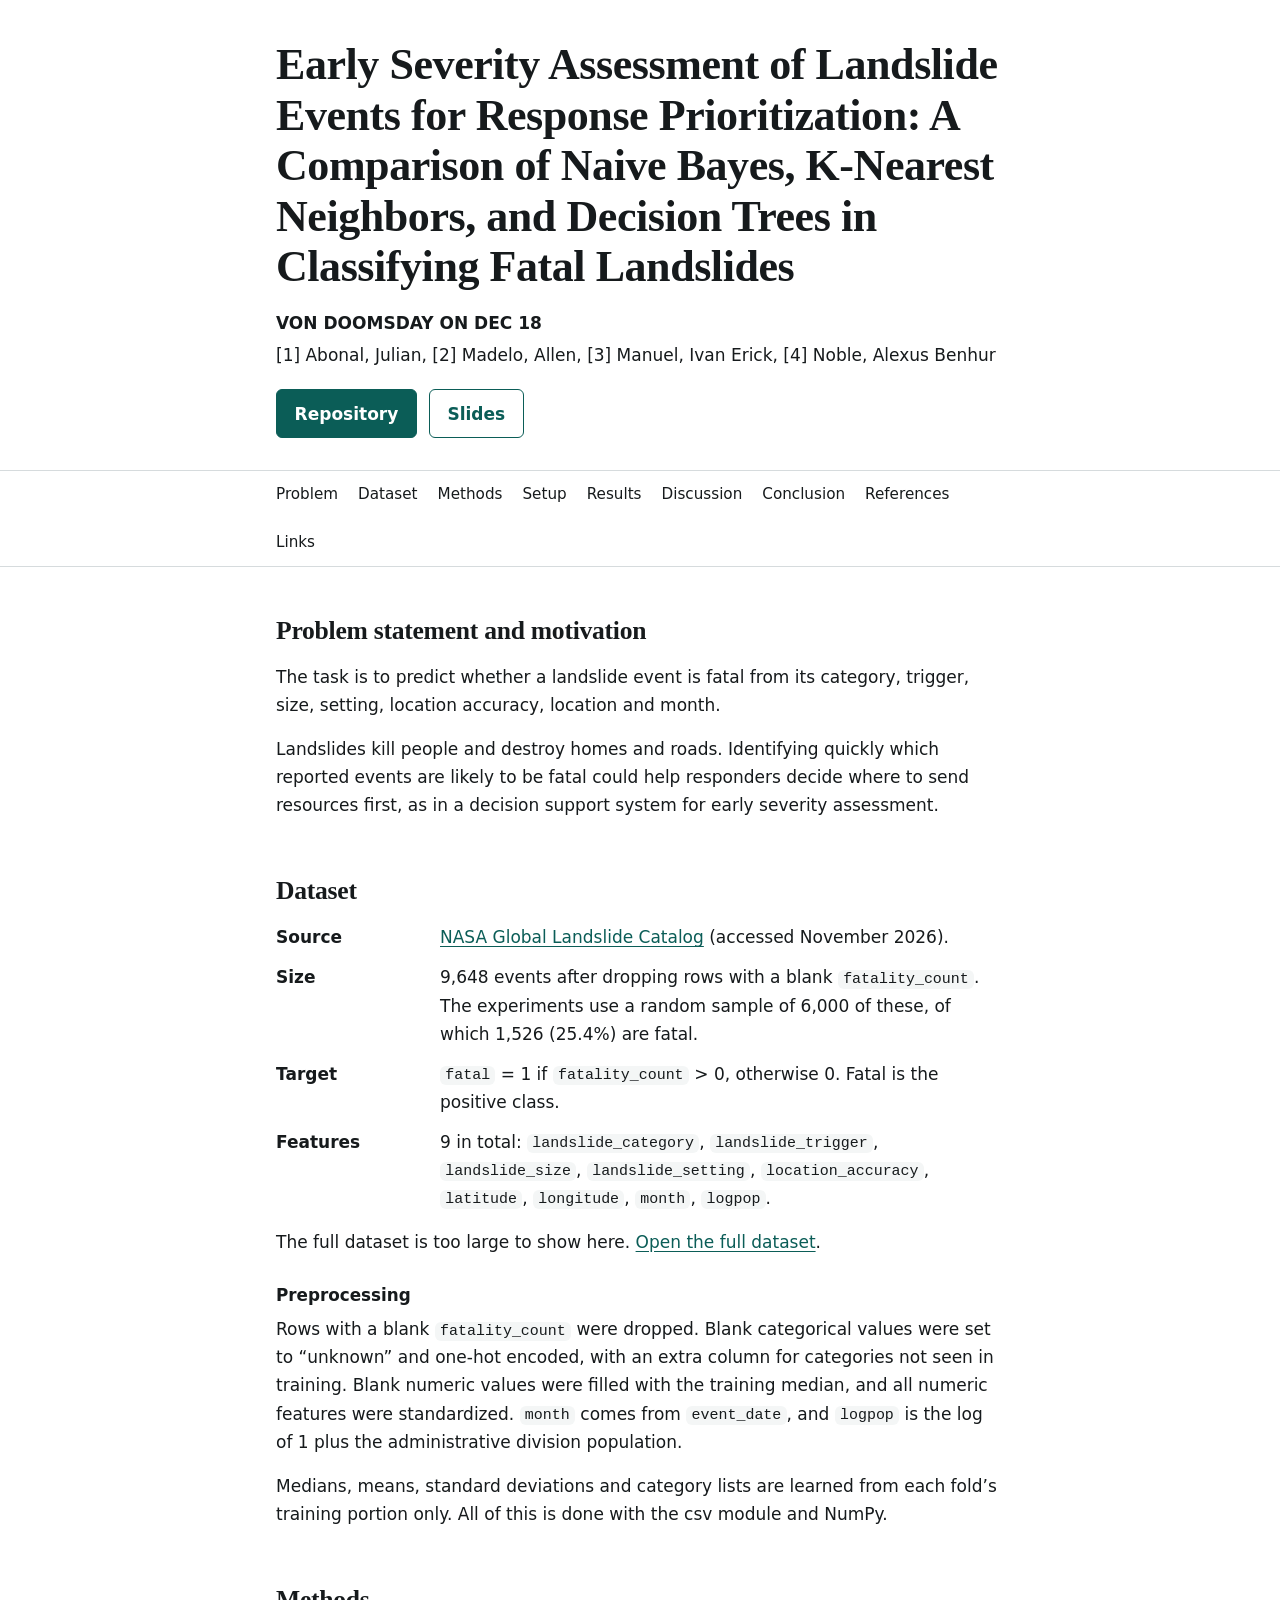
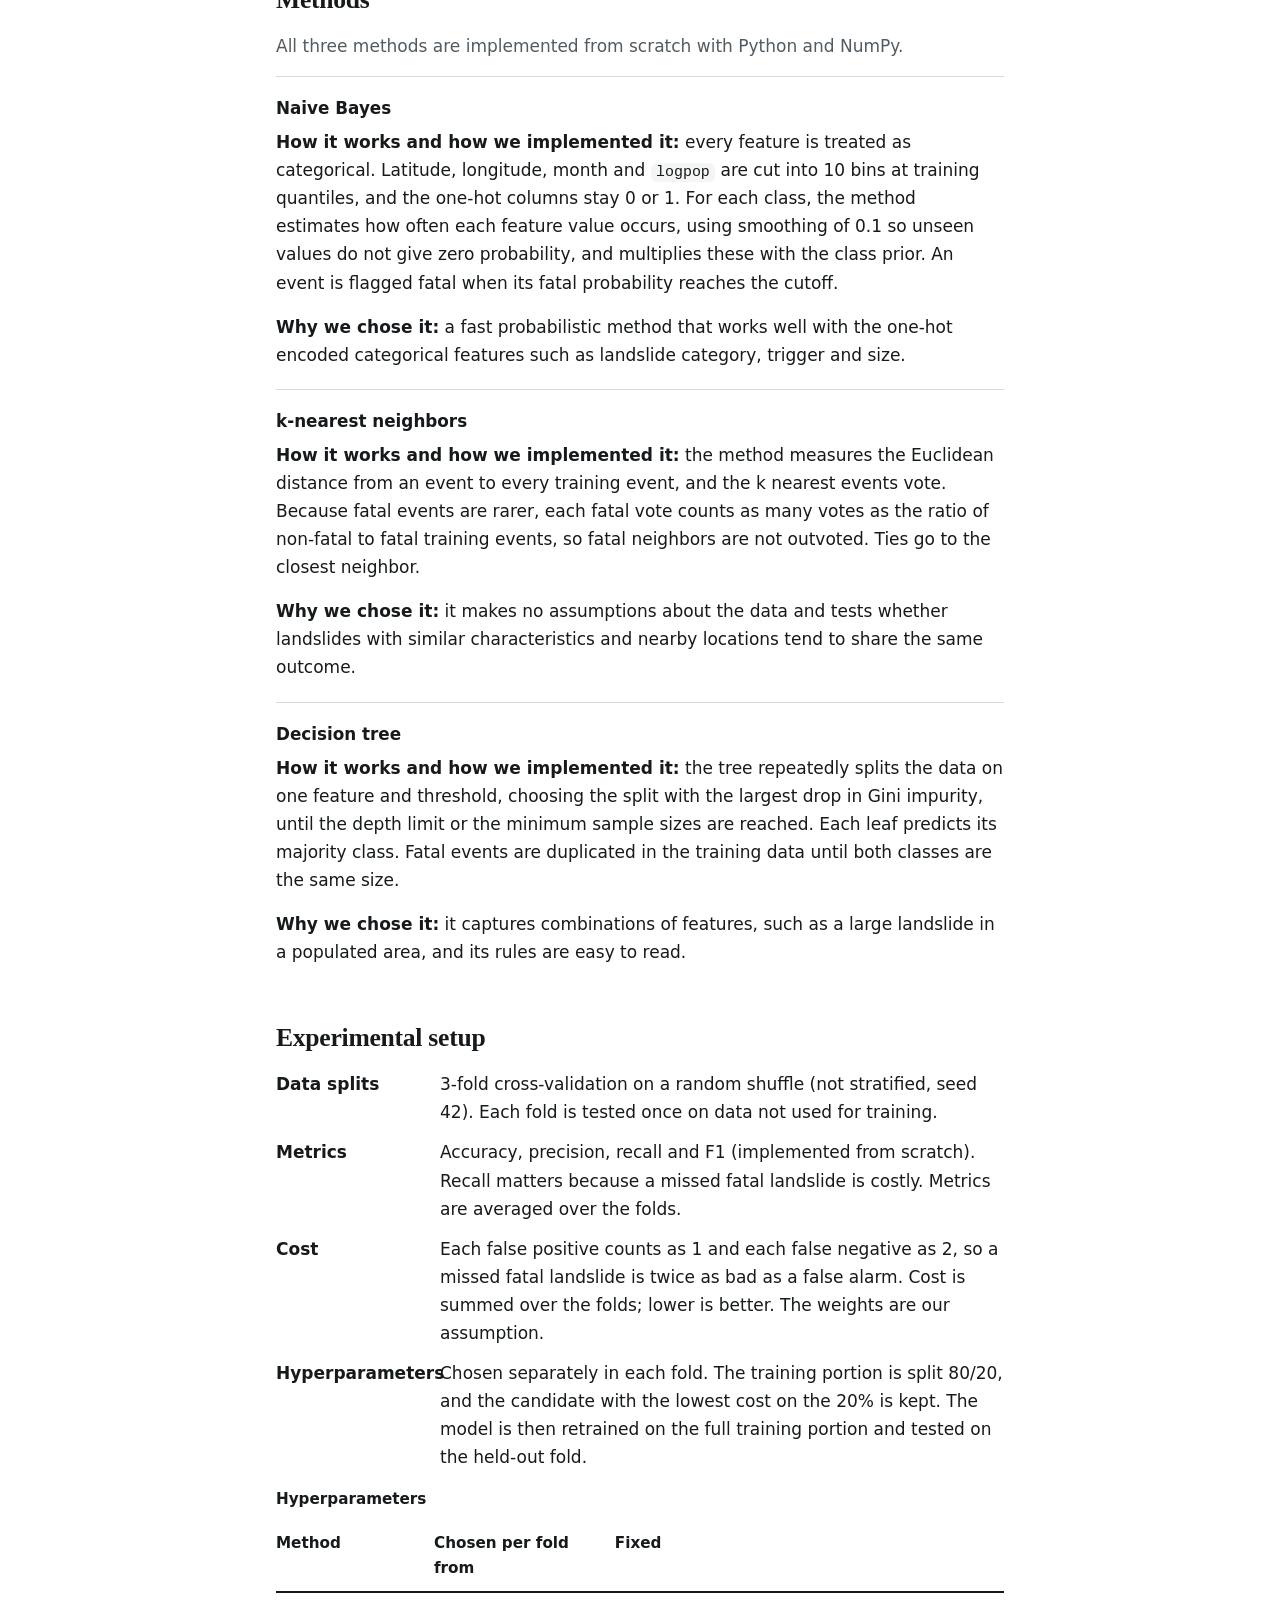
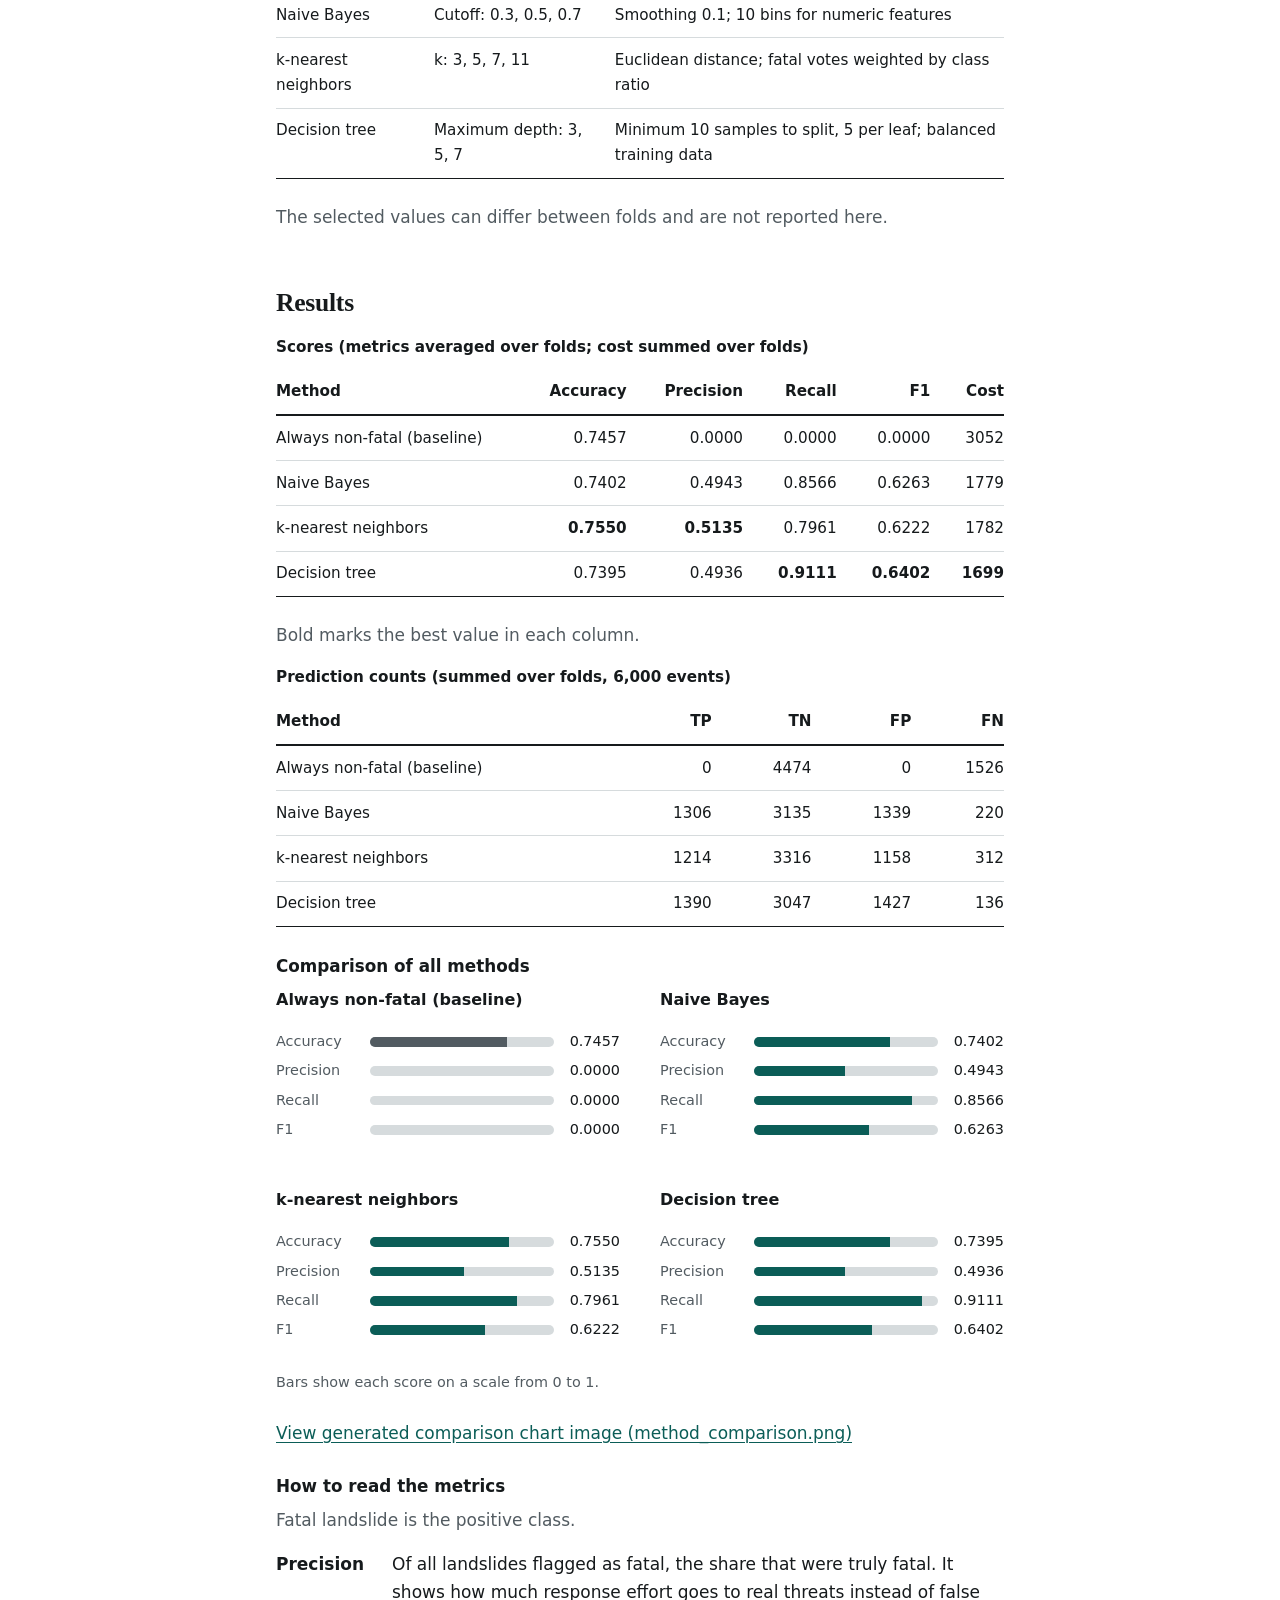
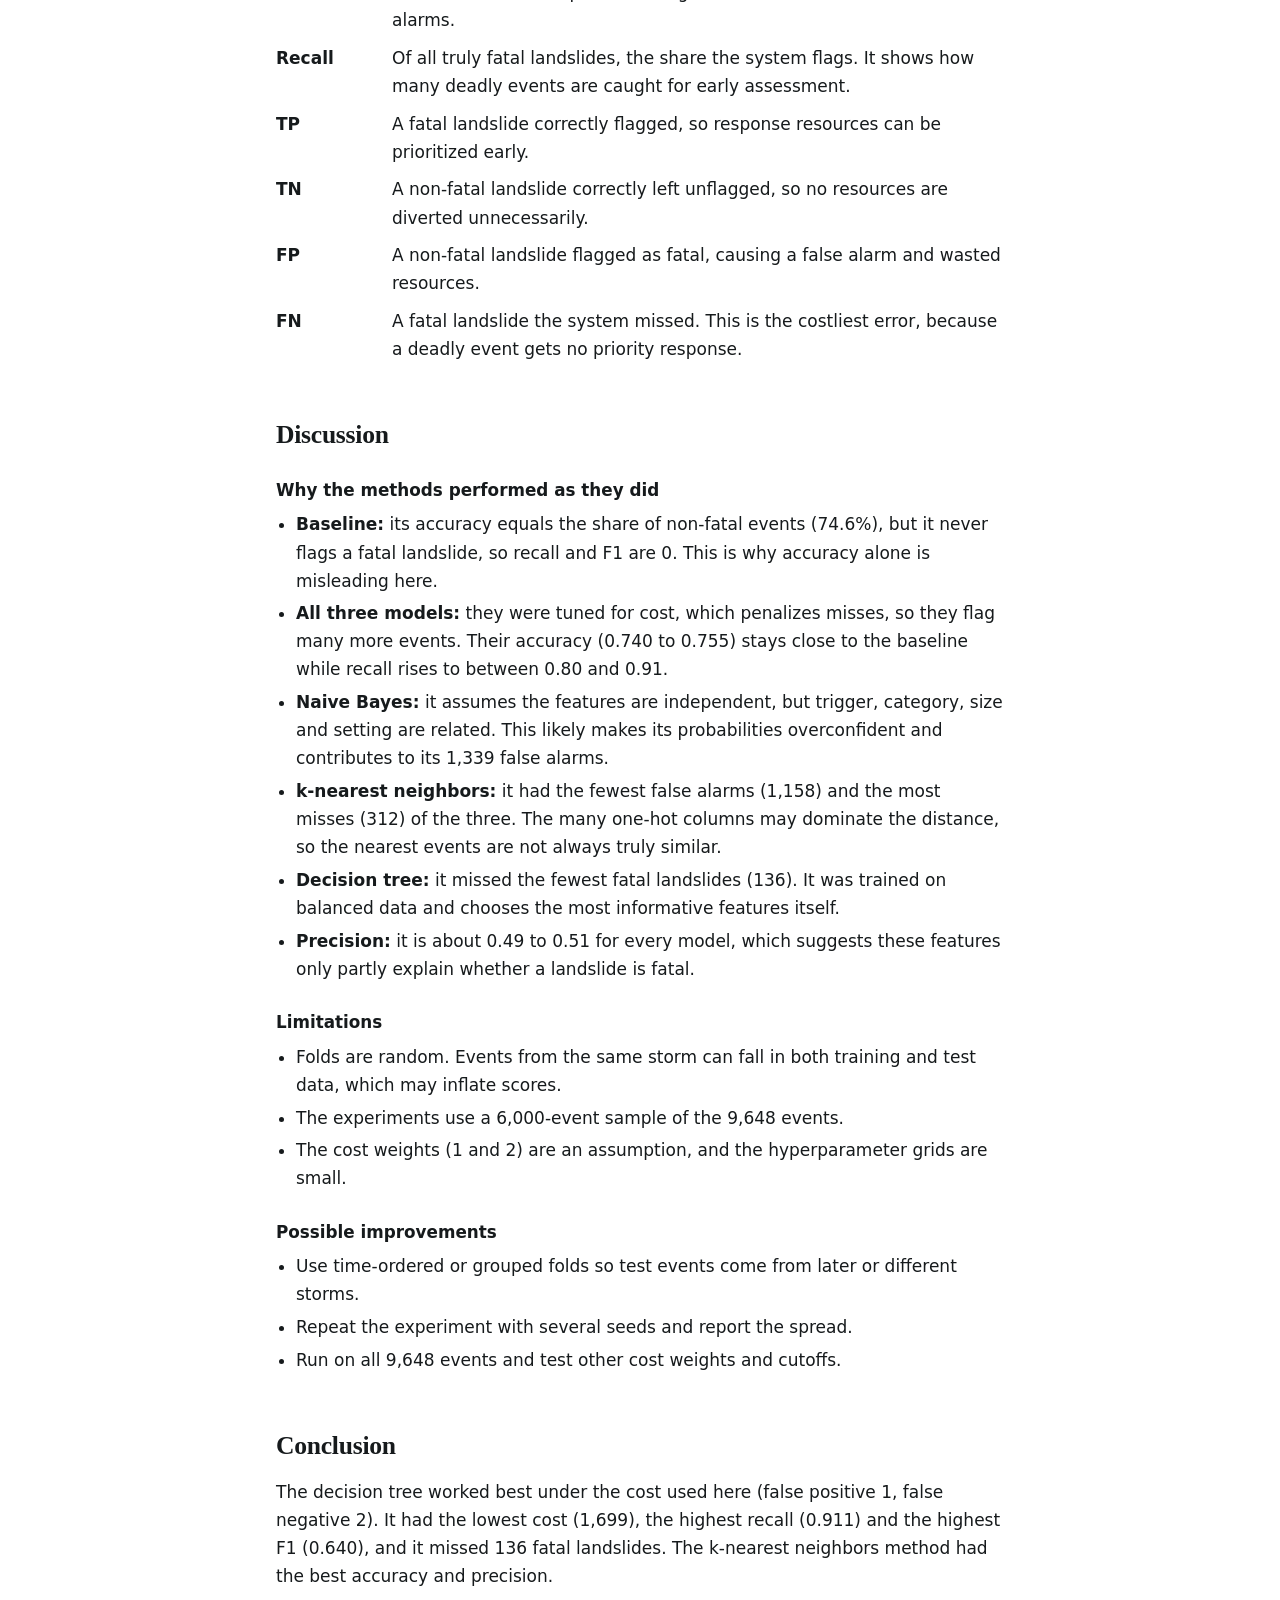
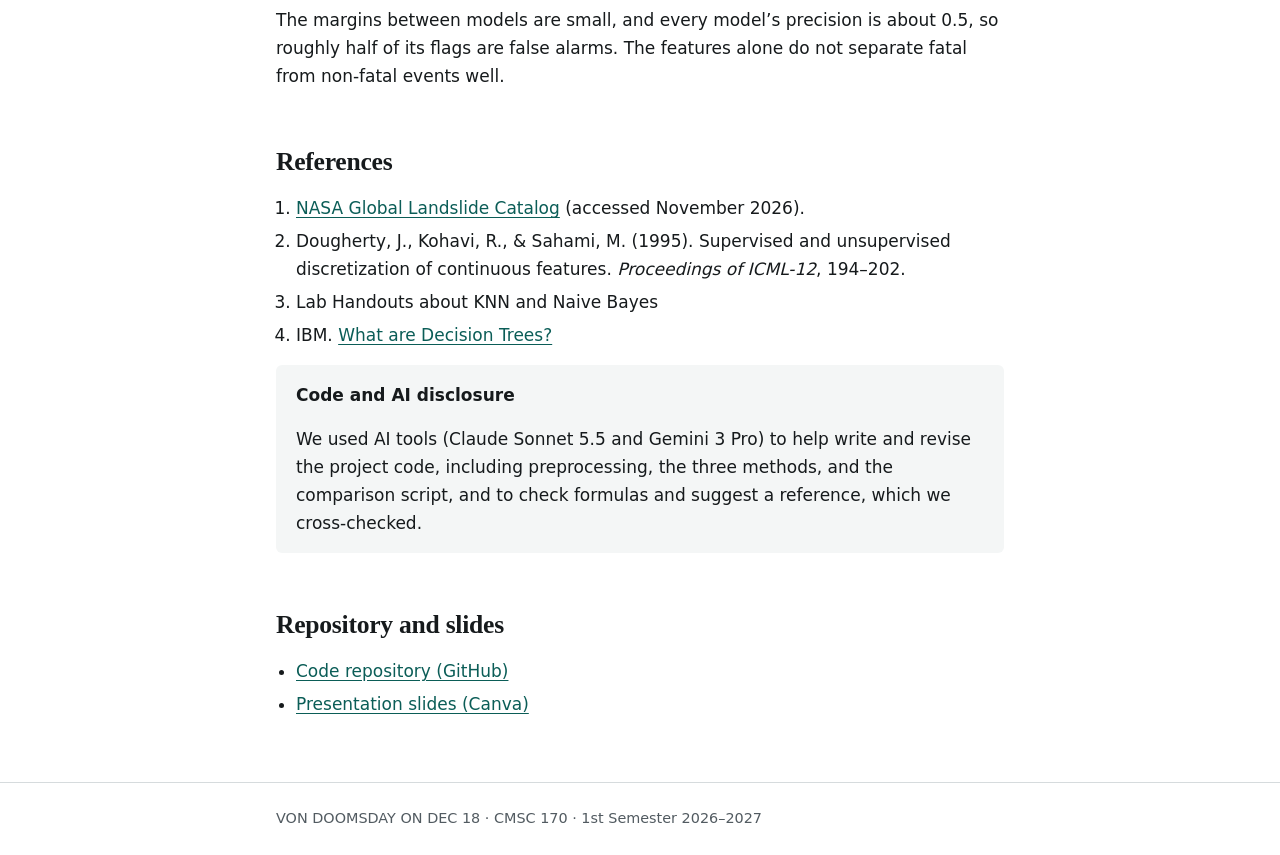
==== commit 07f5a079: "Added Missing Resource and README" ====
--- a/index.html
+++ b/index.html
@@ -5,7 +5,10 @@
 <meta name="viewport" content="width=device-width, initial-scale=1, viewport-fit=cover">
 <meta name="color-scheme" content="light dark">
 <meta name="description" content="Comparing Naive Bayes, k-nearest neighbors and a decision tree for predicting whether a landslide in the NASA Global Landslide Catalog is fatal.">
-<title>TITLE</title>
+<meta property="og:title" content="Early Severity Assessment of Landslide Events: Machine Learning Comparison">
+<meta property="og:description" content="A comparative study of Naive Bayes, K-Nearest Neighbors, and Decision Trees in classifying fatal landslides from the NASA Global Landslide Catalog.">
+<meta property="og:image" content="method_comparison.png">
+<title>Early Severity Assessment of Landslide Events for Response Prioritization: A Comparison of Naive Bayes, K-Nearest Neighbors, and Decision Trees in Classifying Fatal Landslides</title>
 <link rel="stylesheet" href="index.css">
 </head>
 <body>
@@ -13,16 +16,15 @@
 <a class="skip" href="#main">Skip to content</a>
 
 <header class="wrap">
-  <h1>TITLE</h1>
+  <h1>Early Severity Assessment of Landslide Events for Response Prioritization: A Comparison of Naive Bayes, K-Nearest Neighbors, and Decision Trees in Classifying Fatal Landslides</h1>
   <p><b>VON DOOMSDAY ON DEC 18</b></p>
   <p>[1] Abonal, Julian, [2] Madelo, Allen, [3] Manuel, Ivan Erick, [4] Noble, Alexus Benhur</p>
-  <p class="links"><a class="primary" href="#repository">Repository</a><a href="#repository">Slides</a></p>
+  <p class="links"><a class="primary" href="https://github.com/KcireNavi/VON-DOOMSDAY-CMSC-170-PROJECT/tree/main" target="_blank" rel="noopener noreferrer">Repository</a><a href="https://www.canva.com/design/DAHcBMZ-92k/Xcf5yIMWe-n0G7a21oNVYQ/edit" target="_blank" rel="noopener noreferrer">Slides</a></p>
 </header>
 
 <nav aria-label="Page sections">
   <div class="wrap">
     <ul>
-      <li><a href="#summary">Summary</a></li>
       <li><a href="#problem">Problem</a></li>
       <li><a href="#dataset">Dataset</a></li>
       <li><a href="#methods">Methods</a></li>
@@ -31,6 +33,7 @@
       <li><a href="#discussion">Discussion</a></li>
       <li><a href="#conclusion">Conclusion</a></li>
       <li><a href="#references">References</a></li>
+      <li><a href="#repository">Links</a></li>
     </ul>
   </div>
 </nav>
@@ -47,7 +50,7 @@
     <h2 id="dataset-h">Dataset</h2>
     <dl class="facts">
       <dt>Source</dt>
-      <dd>NASA Global Landslide Catalog. <!-- TODO: add link and access date --></dd>
+      <dd><a href="https://data.nasa.gov/dataset/global-landslide-catalog-export/resource/7dc0d8c1-05f6-4c5c-8fee-20834e4d5d31" target="_blank" rel="noopener noreferrer">NASA Global Landslide Catalog</a> (accessed November 2026).</dd>
       <dt>Size</dt>
       <dd>9,648 events after dropping rows with a blank <code>fatality_count</code>. The experiments use a random sample of 6,000 of these, of which 1,526 (25.4%) are fatal.</dd>
       <dt>Target</dt>
@@ -55,7 +58,7 @@
       <dt>Features</dt>
       <dd>9 in total: <code>landslide_category</code>, <code>landslide_trigger</code>, <code>landslide_size</code>, <code>landslide_setting</code>, <code>location_accuracy</code>, <code>latitude</code>, <code>longitude</code>, <code>month</code>, <code>logpop</code>.</dd>
     </dl>
-    <p>The full dataset is too large to show here. <a href="#">Open the full dataset</a>.</p>
+    <p>The full dataset is too large to show here. <a href="https://data.nasa.gov/dataset/global-landslide-catalog-export/resource/7dc0d8c1-05f6-4c5c-8fee-20834e4d5d31" target="_blank" rel="noopener noreferrer">Open the full dataset</a>.</p>
 
     <h3>Preprocessing</h3>
     <p>Rows with a blank <code>fatality_count</code> were dropped. Blank categorical values were set to “unknown” and one-hot encoded, with an extra column for categories not seen in training. Blank numeric values were filled with the training median, and all numeric features were standardized. <code>month</code> comes from <code>event_date</code>, and <code>logpop</code> is the log of 1 plus the administrative division population.</p>
@@ -185,6 +188,8 @@
       <figcaption>Bars show each score on a scale from 0 to 1.</figcaption>
     </figure>
 
+    <p><a href="method_comparison.png" target="_blank" rel="noopener noreferrer">View generated comparison chart image (method_comparison.png)</a></p>
+
     <h3>How to read the metrics</h3>
     <p class="muted">Fatal landslide is the positive class.</p>
     <dl class="guide">
@@ -234,31 +239,31 @@
   <section id="references" aria-labelledby="references-h">
     <h2 id="references-h">References</h2>
     <ol>
-      <!-- TODO: add the dataset link and a textbook or paper for k-nearest neighbors and decision trees -->
-      <li>NASA Global Landslide Catalog.</li>
+      <!-- TODO: add a textbook or paper for k-nearest neighbors and decision trees -->
+      <li><a href="https://data.nasa.gov/dataset/global-landslide-catalog-export/resource/7dc0d8c1-05f6-4c5c-8fee-20834e4d5d31" target="_blank" rel="noopener noreferrer">NASA Global Landslide Catalog</a> (accessed November 2026).</li>
       <li>Dougherty, J., Kohavi, R., &amp; Sahami, M. (1995). Supervised and unsupervised discretization of continuous features. <i>Proceedings of ICML-12</i>, 194–202.</li>
+      <li>Lab Handouts about KNN and Naive Bayes</li>
+      <li>IBM. <a href="https://www.ibm.com/think/topics/decision-trees" target="_blank" rel="noopener noreferrer">What are Decision Trees?</a></li>
     </ol>
 
     <div class="note">
       <p><b>Code and AI disclosure</b></p>
-      <ul>
-        <p>We used AI tools (Claude Sonnet 5.5 and Gemini 3 Pro) to help write and revise the project code, including preprocessing, the three methods, and the comparison script, and to check formulas and suggest a reference, which we cross-checked.</p>
-      </ul>
+      <p>We used AI tools (Claude Sonnet 5.5 and Gemini 3 Pro) to help write and revise the project code, including preprocessing, the three methods, and the comparison script, and to check formulas and suggest a reference, which we cross-checked.</p>
     </div>
   </section>
 
   <section id="repository" aria-labelledby="repository-h">
     <h2 id="repository-h">Repository and slides</h2>
     <ul>
-      <li><a href="#">Code repository</a></li>
-      <li><a href="#">Presentation slides</a></li>
+      <li><a href="https://github.com/KcireNavi/VON-DOOMSDAY-CMSC-170-PROJECT/tree/main" target="_blank" rel="noopener noreferrer">Code repository (GitHub)</a></li>
+      <li><a href="https://www.canva.com/design/DAHcBMZ-92k/Xcf5yIMWe-n0G7a21oNVYQ/edit" target="_blank" rel="noopener noreferrer">Presentation slides (Canva)</a></li>
     </ul>
   </section>
 
 </main>
 
 <footer>
-  <div class="wrap"><p>Group name, Course, Term, Year</p></div>
+  <div class="wrap"><p>VON DOOMSDAY ON DEC 18 · CMSC 170 · 1st Semester 2026–2027</p></div>
 </footer>
 </body>
 </html>
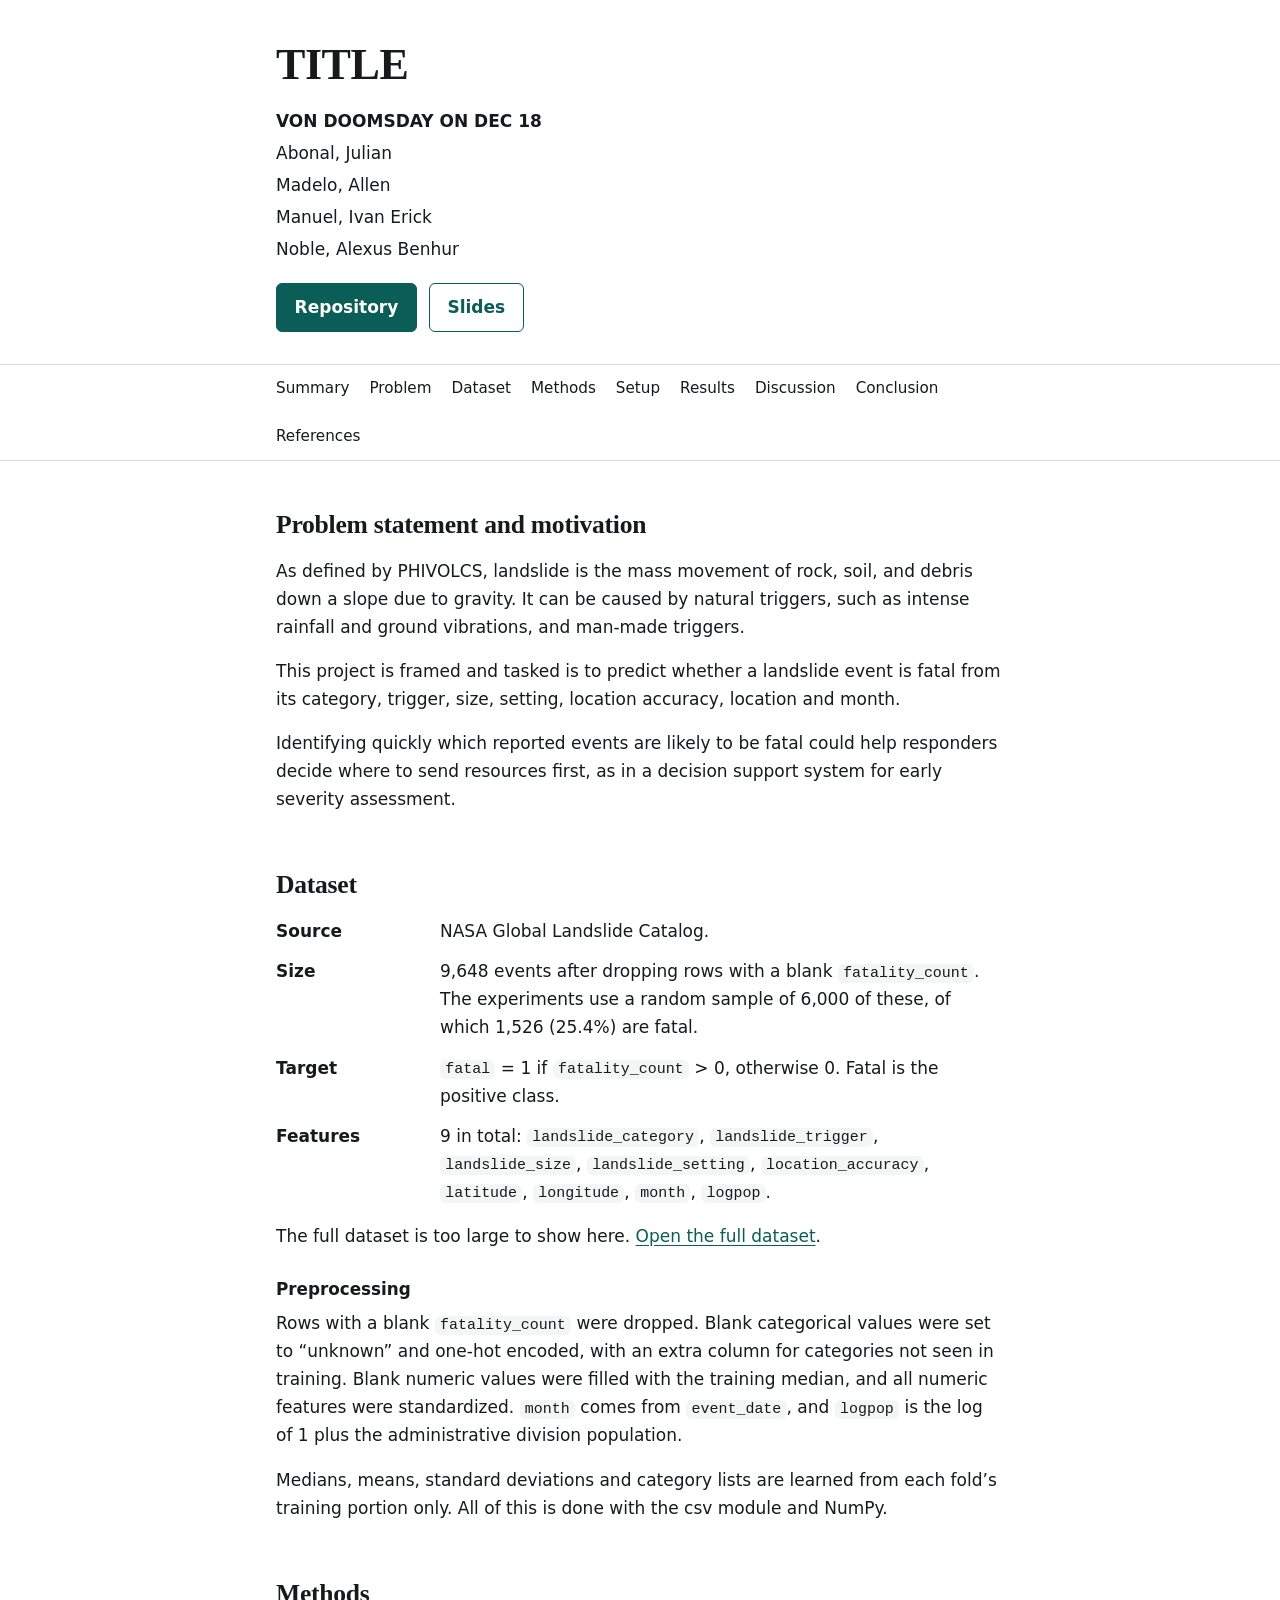
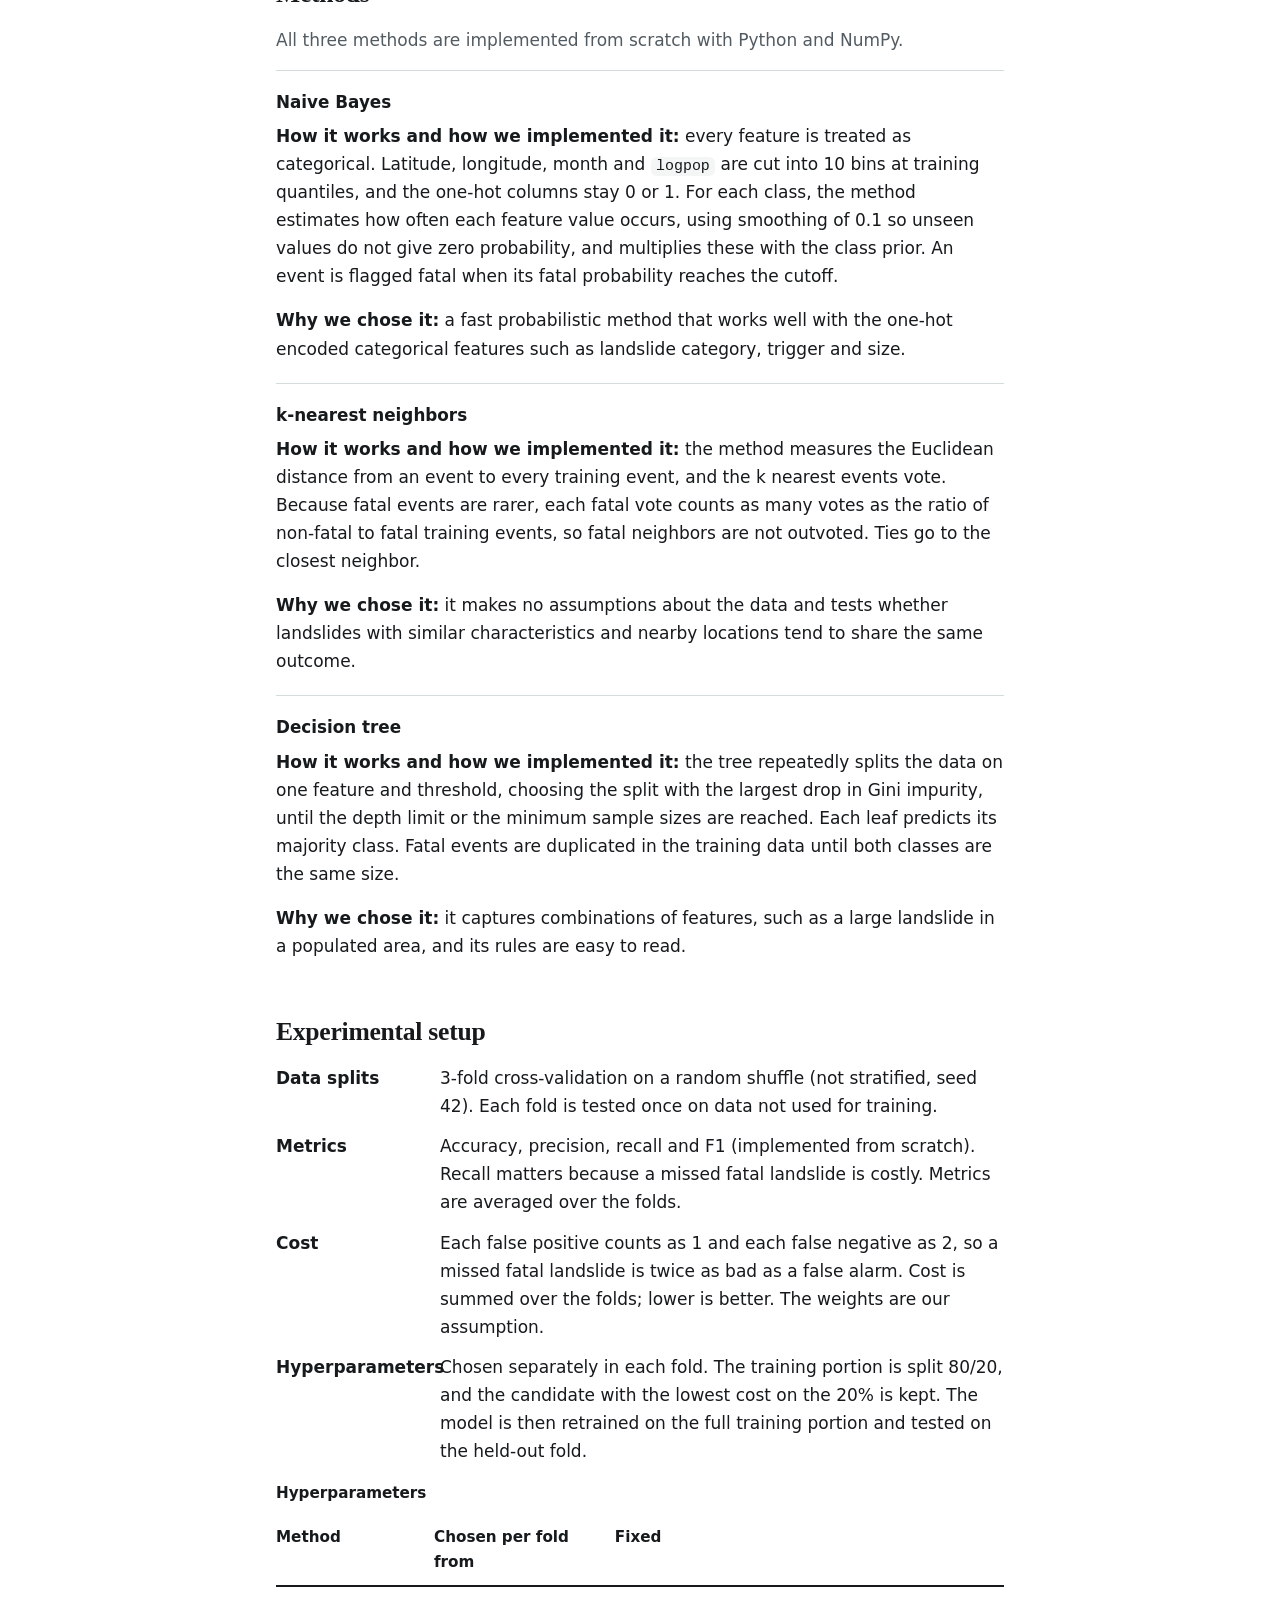
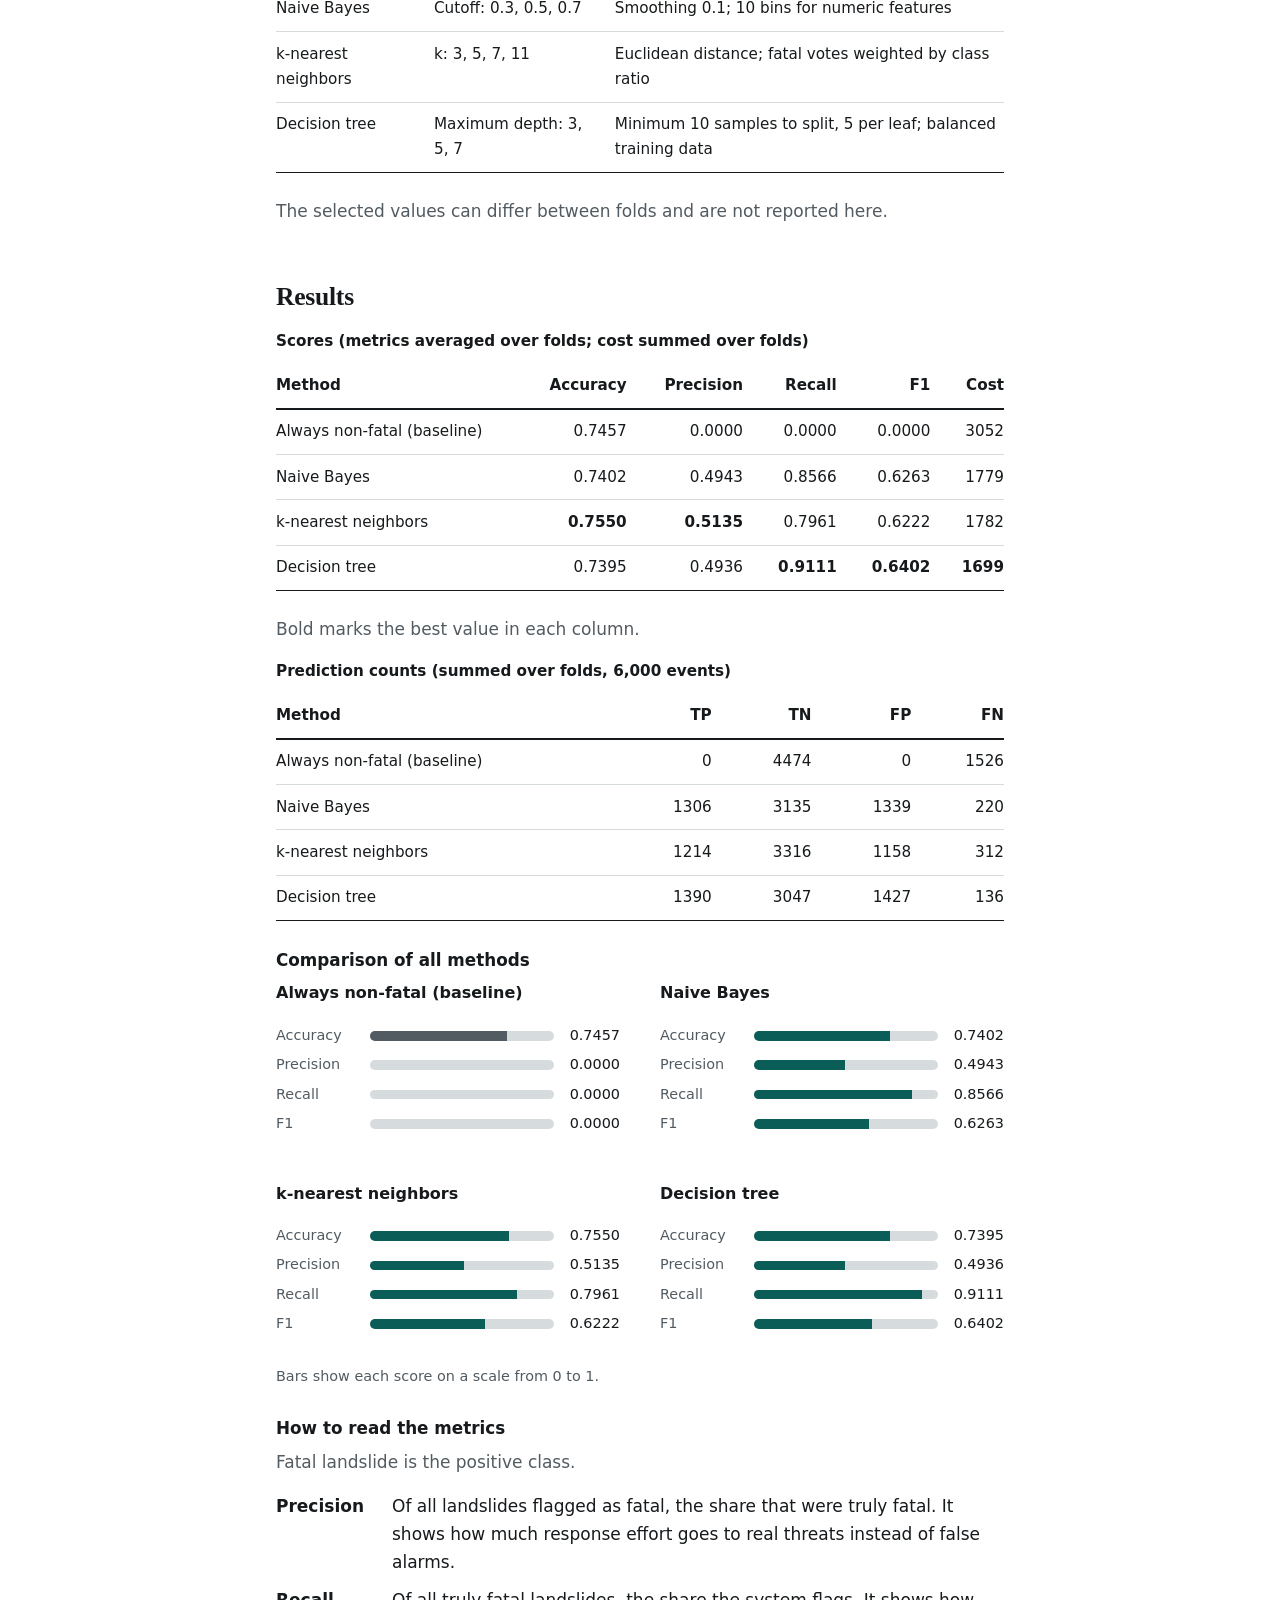
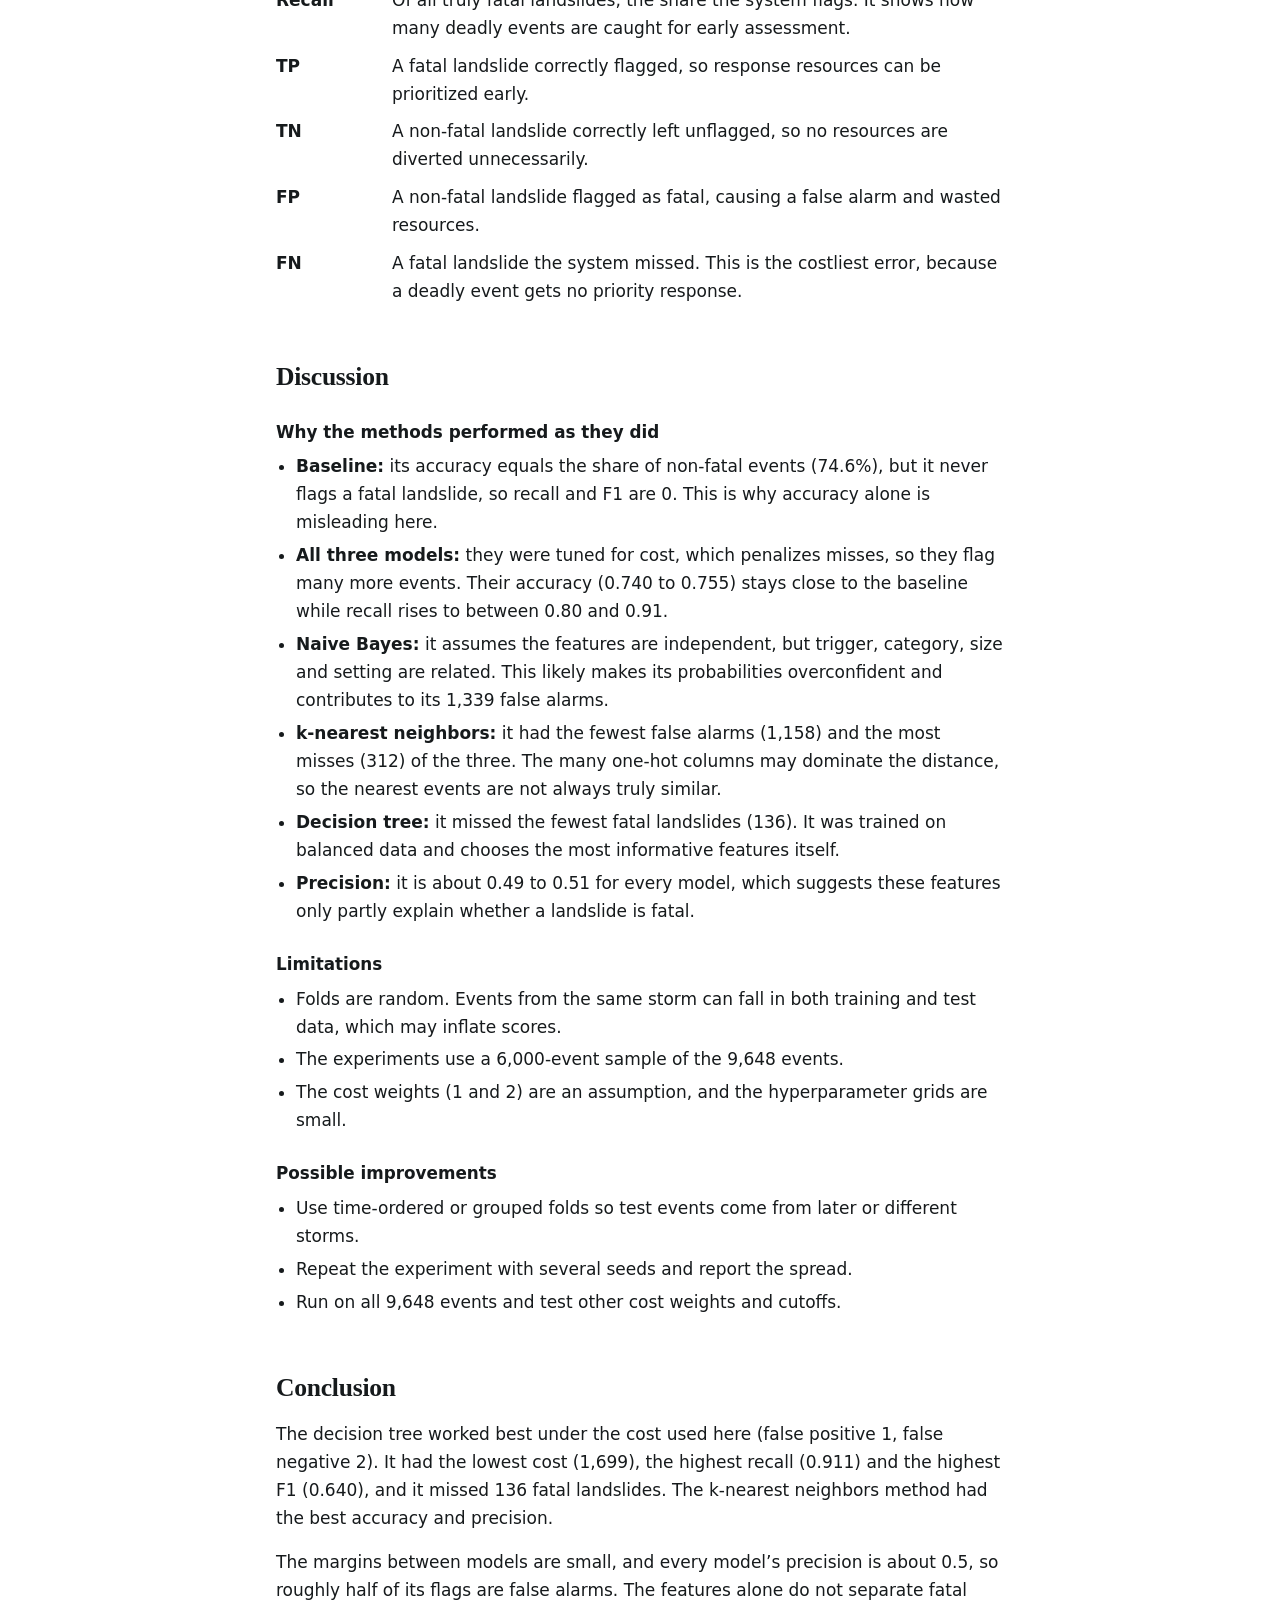
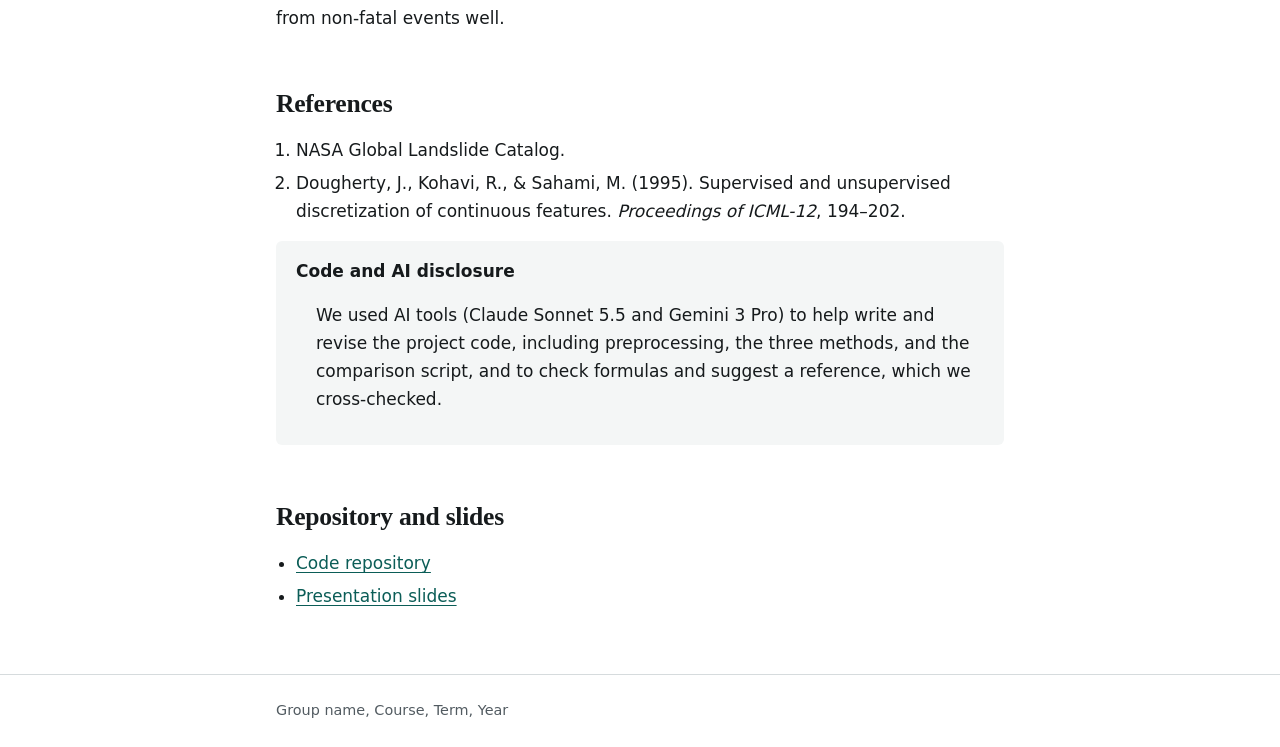
==== commit b24e0087: "minor project page changes" ====
--- a/index.html
+++ b/index.html
@@ -5,10 +5,7 @@
 <meta name="viewport" content="width=device-width, initial-scale=1, viewport-fit=cover">
 <meta name="color-scheme" content="light dark">
 <meta name="description" content="Comparing Naive Bayes, k-nearest neighbors and a decision tree for predicting whether a landslide in the NASA Global Landslide Catalog is fatal.">
-<meta property="og:title" content="Early Severity Assessment of Landslide Events: Machine Learning Comparison">
-<meta property="og:description" content="A comparative study of Naive Bayes, K-Nearest Neighbors, and Decision Trees in classifying fatal landslides from the NASA Global Landslide Catalog.">
-<meta property="og:image" content="method_comparison.png">
-<title>Early Severity Assessment of Landslide Events for Response Prioritization: A Comparison of Naive Bayes, K-Nearest Neighbors, and Decision Trees in Classifying Fatal Landslides</title>
+<title>TITLE</title>
 <link rel="stylesheet" href="index.css">
 </head>
 <body>
@@ -16,15 +13,19 @@
 <a class="skip" href="#main">Skip to content</a>
 
 <header class="wrap">
-  <h1>Early Severity Assessment of Landslide Events for Response Prioritization: A Comparison of Naive Bayes, K-Nearest Neighbors, and Decision Trees in Classifying Fatal Landslides</h1>
+  <h1>TITLE</h1>
   <p><b>VON DOOMSDAY ON DEC 18</b></p>
-  <p>[1] Abonal, Julian, [2] Madelo, Allen, [3] Manuel, Ivan Erick, [4] Noble, Alexus Benhur</p>
-  <p class="links"><a class="primary" href="https://github.com/KcireNavi/VON-DOOMSDAY-CMSC-170-PROJECT/tree/main" target="_blank" rel="noopener noreferrer">Repository</a><a href="https://www.canva.com/design/DAHcBMZ-92k/Xcf5yIMWe-n0G7a21oNVYQ/edit" target="_blank" rel="noopener noreferrer">Slides</a></p>
+  <p> Abonal, Julian </p>
+  <p> Madelo, Allen </p>
+  <p> Manuel, Ivan Erick </p>
+  <p> Noble, Alexus Benhur </p>
+  <p class="links"><a class="primary" href="#repository">Repository</a><a href="#repository">Slides</a></p>
 </header>
 
 <nav aria-label="Page sections">
   <div class="wrap">
     <ul>
+      <li><a href="#summary">Summary</a></li>
       <li><a href="#problem">Problem</a></li>
       <li><a href="#dataset">Dataset</a></li>
       <li><a href="#methods">Methods</a></li>
@@ -33,7 +34,6 @@
       <li><a href="#discussion">Discussion</a></li>
       <li><a href="#conclusion">Conclusion</a></li>
       <li><a href="#references">References</a></li>
-      <li><a href="#repository">Links</a></li>
     </ul>
   </div>
 </nav>
@@ -42,15 +42,16 @@
 
   <section id="problem" aria-labelledby="problem-h">
     <h2 id="problem-h">Problem statement and motivation</h2>
-    <p>The task is to predict whether a landslide event is fatal from its category, trigger, size, setting, location accuracy, location and month.</p>
-    <p>Landslides kill people and destroy homes and roads. Identifying quickly which reported events are likely to be fatal could help responders decide where to send resources first, as in a decision support system for early severity assessment.</p>
+    <p>As defined by PHIVOLCS, landslide is the mass movement of rock, soil, and debris down a slope due to gravity. It can be caused by natural triggers, such as intense rainfall and ground vibrations, and man-made triggers.</p>
+    <p>This project is framed and tasked is to predict whether a landslide event is fatal from its category, trigger, size, setting, location accuracy, location and month.</p>
+    <p>Identifying quickly which reported events are likely to be fatal could help responders decide where to send resources first, as in a decision support system for early severity assessment.</p>
   </section>
 
   <section id="dataset" aria-labelledby="dataset-h">
     <h2 id="dataset-h">Dataset</h2>
     <dl class="facts">
       <dt>Source</dt>
-      <dd><a href="https://data.nasa.gov/dataset/global-landslide-catalog-export/resource/7dc0d8c1-05f6-4c5c-8fee-20834e4d5d31" target="_blank" rel="noopener noreferrer">NASA Global Landslide Catalog</a> (accessed November 2026).</dd>
+      <dd>NASA Global Landslide Catalog. <!-- TODO: add link and access date --></dd>
       <dt>Size</dt>
       <dd>9,648 events after dropping rows with a blank <code>fatality_count</code>. The experiments use a random sample of 6,000 of these, of which 1,526 (25.4%) are fatal.</dd>
       <dt>Target</dt>
@@ -58,7 +59,7 @@
       <dt>Features</dt>
       <dd>9 in total: <code>landslide_category</code>, <code>landslide_trigger</code>, <code>landslide_size</code>, <code>landslide_setting</code>, <code>location_accuracy</code>, <code>latitude</code>, <code>longitude</code>, <code>month</code>, <code>logpop</code>.</dd>
     </dl>
-    <p>The full dataset is too large to show here. <a href="https://data.nasa.gov/dataset/global-landslide-catalog-export/resource/7dc0d8c1-05f6-4c5c-8fee-20834e4d5d31" target="_blank" rel="noopener noreferrer">Open the full dataset</a>.</p>
+    <p>The full dataset is too large to show here. <a href="#">Open the full dataset</a>.</p>
 
     <h3>Preprocessing</h3>
     <p>Rows with a blank <code>fatality_count</code> were dropped. Blank categorical values were set to “unknown” and one-hot encoded, with an extra column for categories not seen in training. Blank numeric values were filled with the training median, and all numeric features were standardized. <code>month</code> comes from <code>event_date</code>, and <code>logpop</code> is the log of 1 plus the administrative division population.</p>
@@ -188,8 +189,6 @@
       <figcaption>Bars show each score on a scale from 0 to 1.</figcaption>
     </figure>
 
-    <p><a href="method_comparison.png" target="_blank" rel="noopener noreferrer">View generated comparison chart image (method_comparison.png)</a></p>
-
     <h3>How to read the metrics</h3>
     <p class="muted">Fatal landslide is the positive class.</p>
     <dl class="guide">
@@ -239,31 +238,31 @@
   <section id="references" aria-labelledby="references-h">
     <h2 id="references-h">References</h2>
     <ol>
-      <!-- TODO: add a textbook or paper for k-nearest neighbors and decision trees -->
-      <li><a href="https://data.nasa.gov/dataset/global-landslide-catalog-export/resource/7dc0d8c1-05f6-4c5c-8fee-20834e4d5d31" target="_blank" rel="noopener noreferrer">NASA Global Landslide Catalog</a> (accessed November 2026).</li>
+      <!-- TODO: add the dataset link and a textbook or paper for k-nearest neighbors and decision trees -->
+      <li>NASA Global Landslide Catalog.</li>
       <li>Dougherty, J., Kohavi, R., &amp; Sahami, M. (1995). Supervised and unsupervised discretization of continuous features. <i>Proceedings of ICML-12</i>, 194–202.</li>
-      <li>Lab Handouts about KNN and Naive Bayes</li>
-      <li>IBM. <a href="https://www.ibm.com/think/topics/decision-trees" target="_blank" rel="noopener noreferrer">What are Decision Trees?</a></li>
     </ol>
 
     <div class="note">
       <p><b>Code and AI disclosure</b></p>
-      <p>We used AI tools (Claude Sonnet 5.5 and Gemini 3 Pro) to help write and revise the project code, including preprocessing, the three methods, and the comparison script, and to check formulas and suggest a reference, which we cross-checked.</p>
+      <ul>
+        <p>We used AI tools (Claude Sonnet 5.5 and Gemini 3 Pro) to help write and revise the project code, including preprocessing, the three methods, and the comparison script, and to check formulas and suggest a reference, which we cross-checked.</p>
+      </ul>
     </div>
   </section>
 
   <section id="repository" aria-labelledby="repository-h">
     <h2 id="repository-h">Repository and slides</h2>
     <ul>
-      <li><a href="https://github.com/KcireNavi/VON-DOOMSDAY-CMSC-170-PROJECT/tree/main" target="_blank" rel="noopener noreferrer">Code repository (GitHub)</a></li>
-      <li><a href="https://www.canva.com/design/DAHcBMZ-92k/Xcf5yIMWe-n0G7a21oNVYQ/edit" target="_blank" rel="noopener noreferrer">Presentation slides (Canva)</a></li>
+      <li><a href="#">Code repository</a></li>
+      <li><a href="#">Presentation slides</a></li>
     </ul>
   </section>
 
 </main>
 
 <footer>
-  <div class="wrap"><p>VON DOOMSDAY ON DEC 18 · CMSC 170 · 1st Semester 2026–2027</p></div>
+  <div class="wrap"><p>Group name, Course, Term, Year</p></div>
 </footer>
 </body>
 </html>
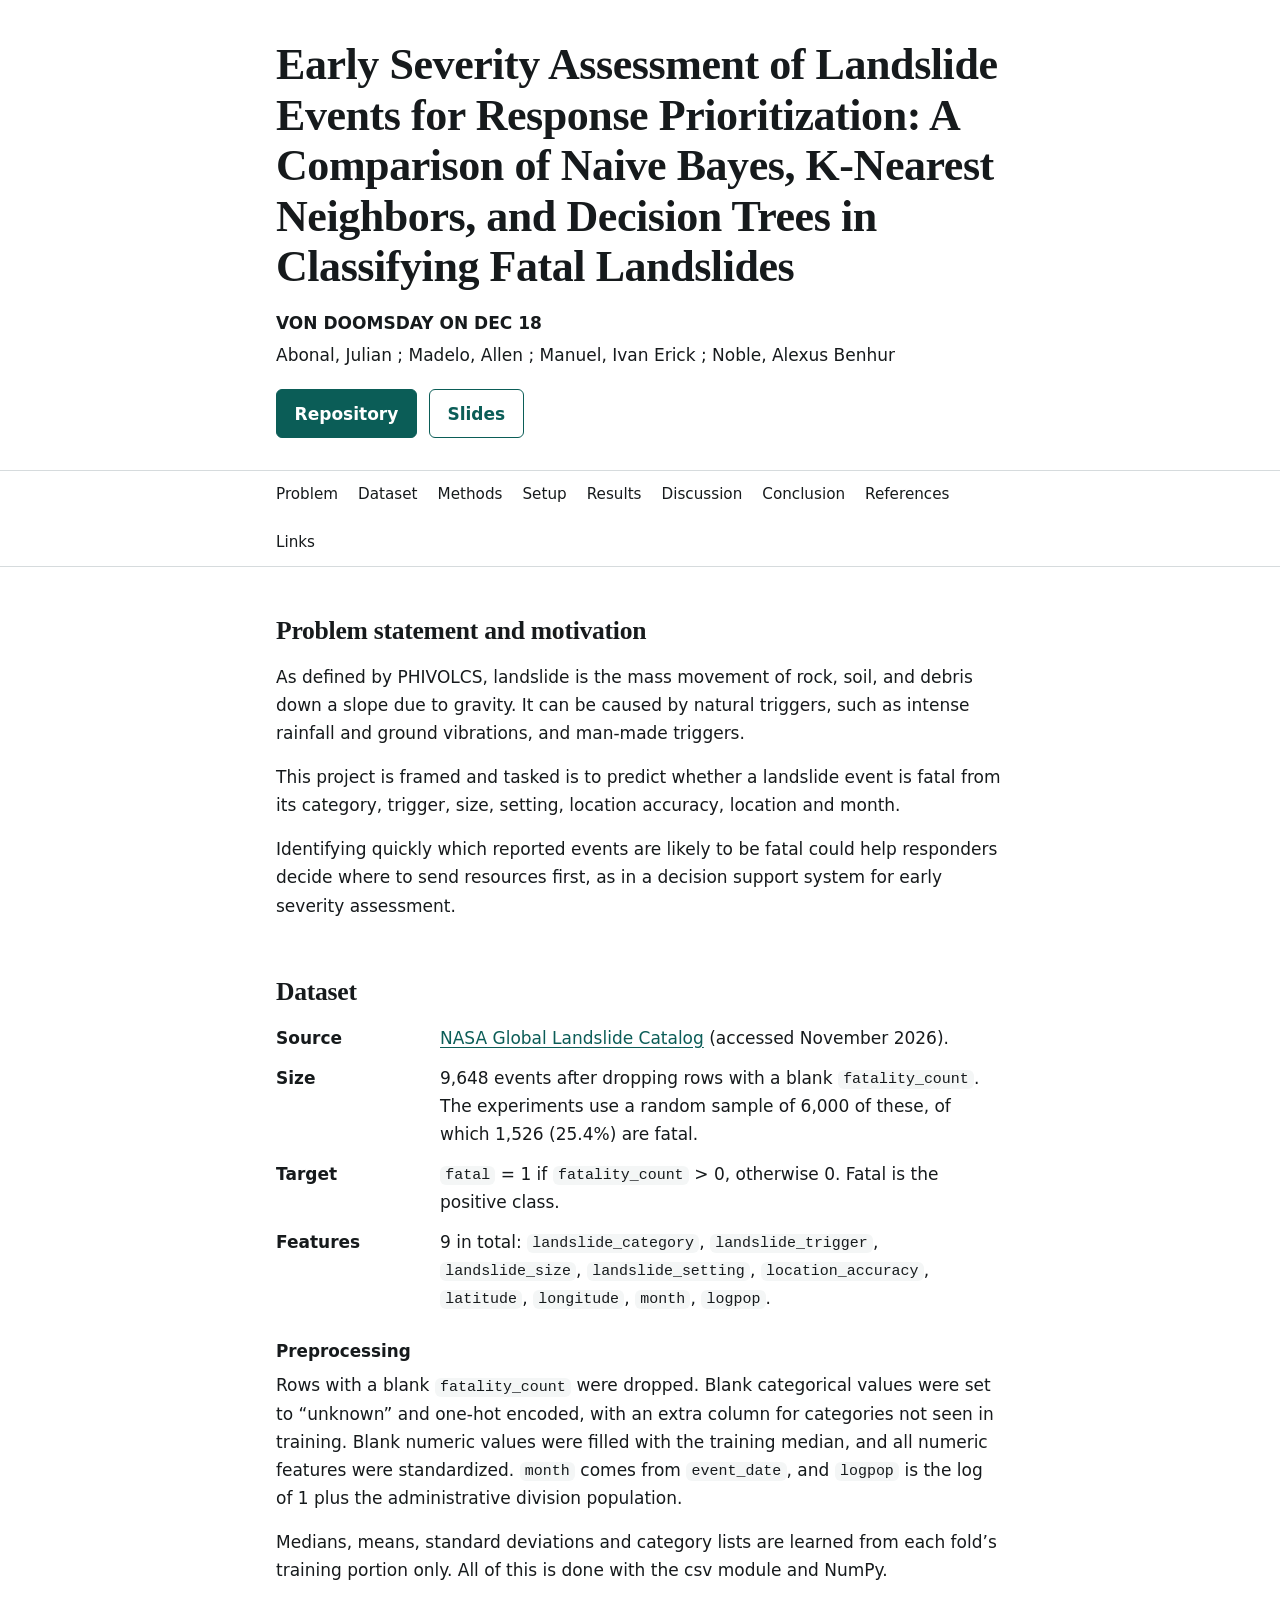
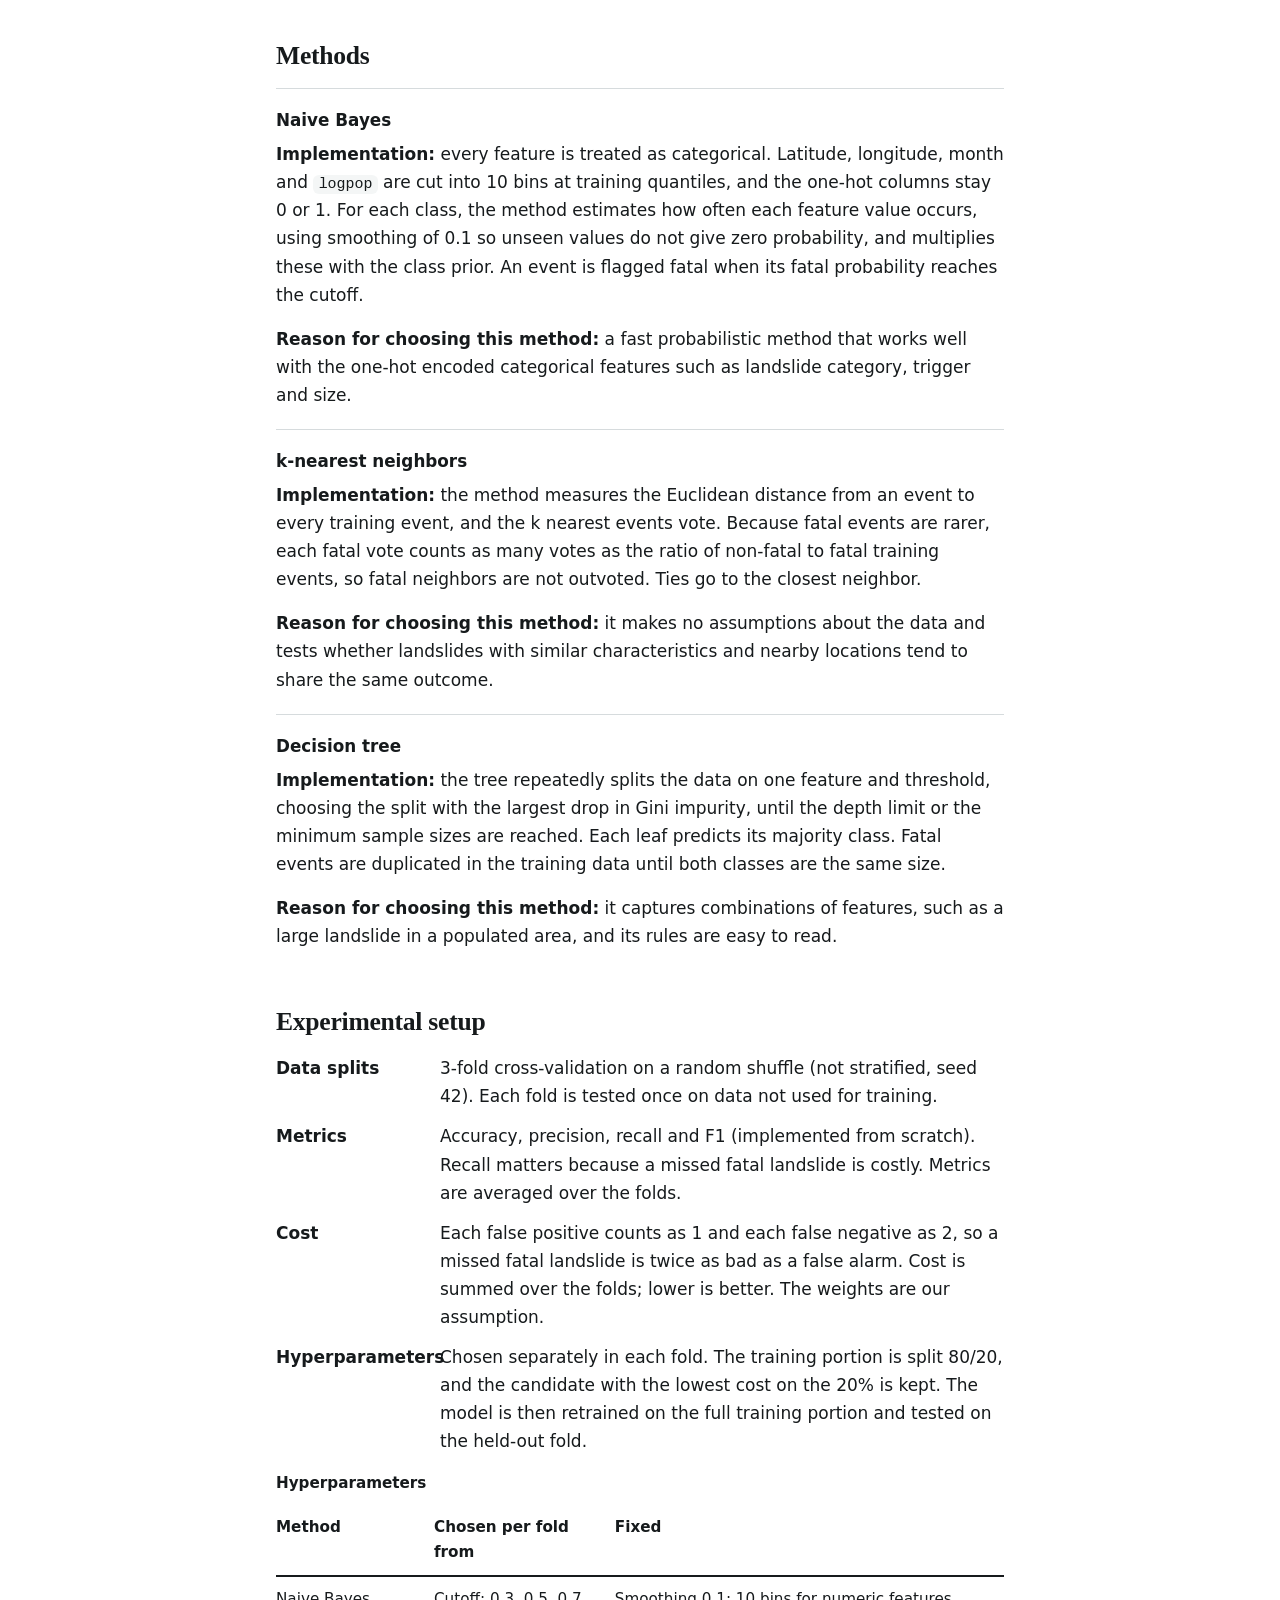
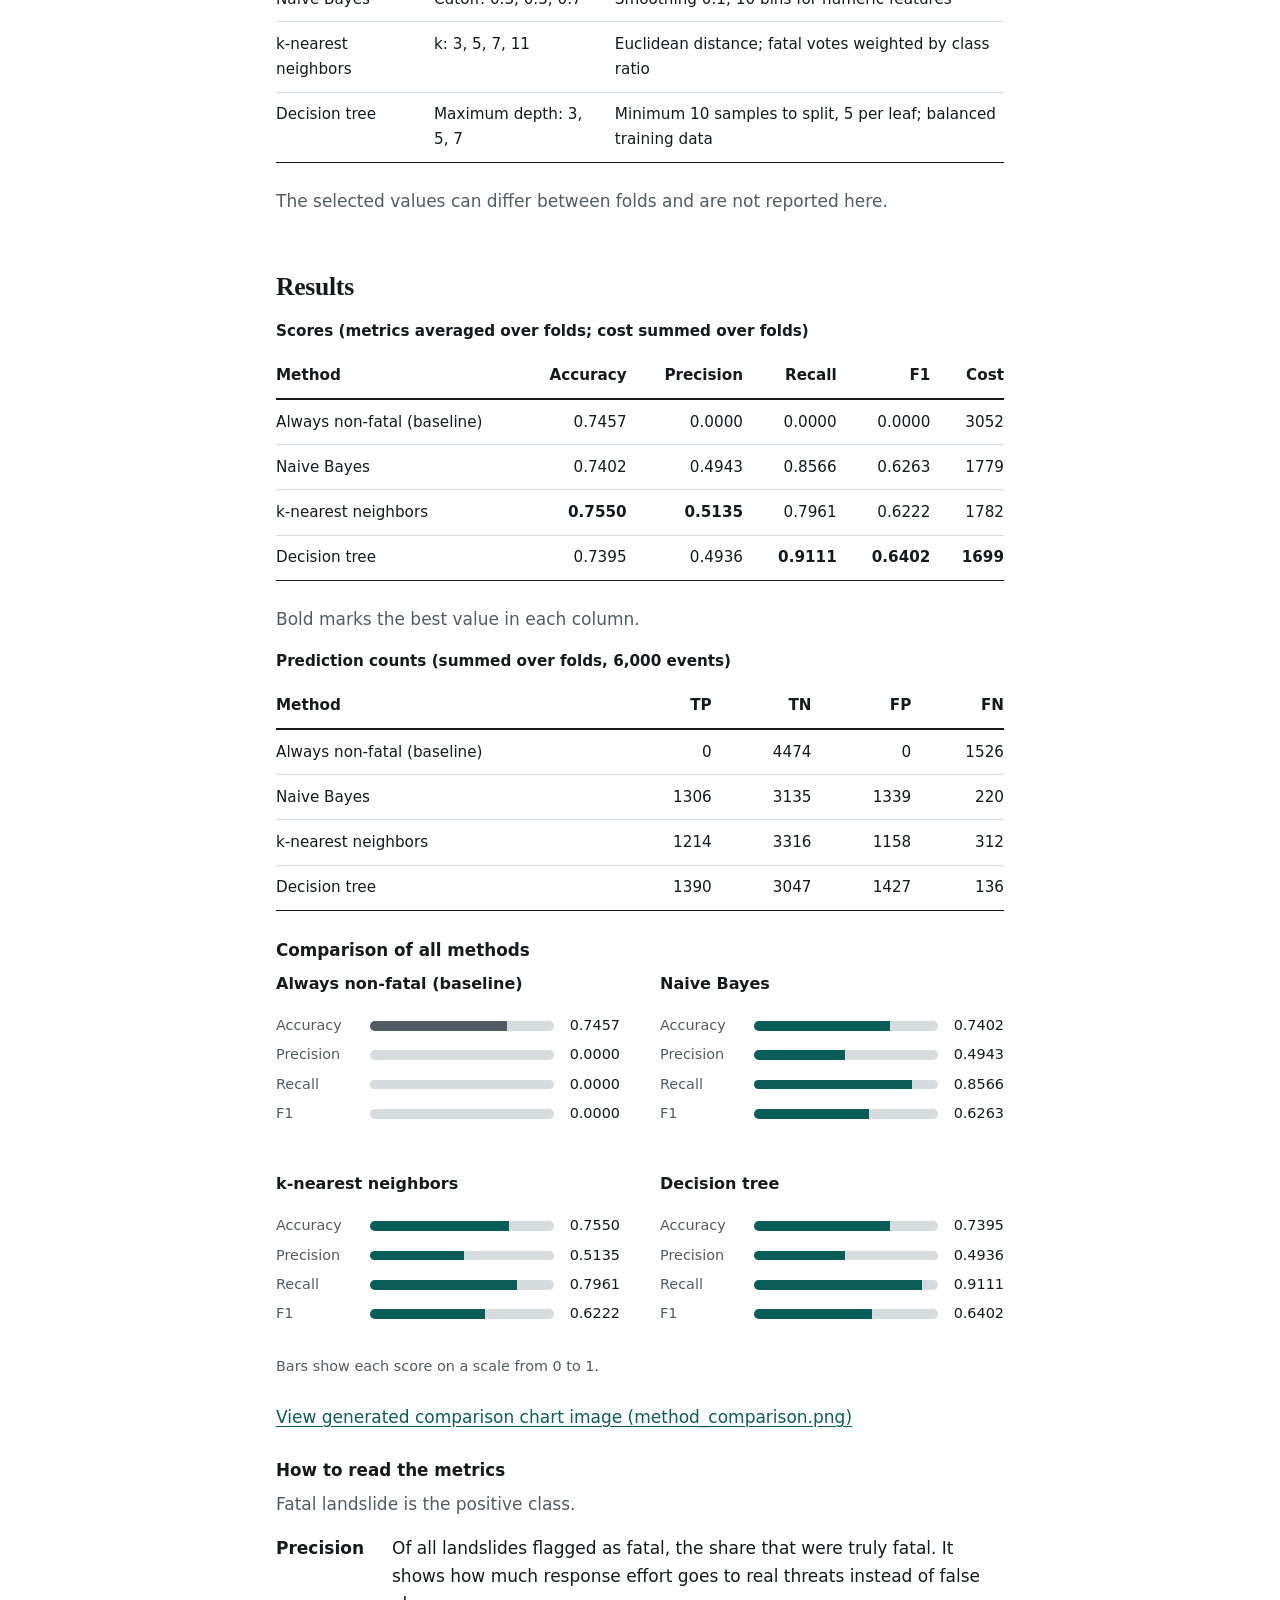
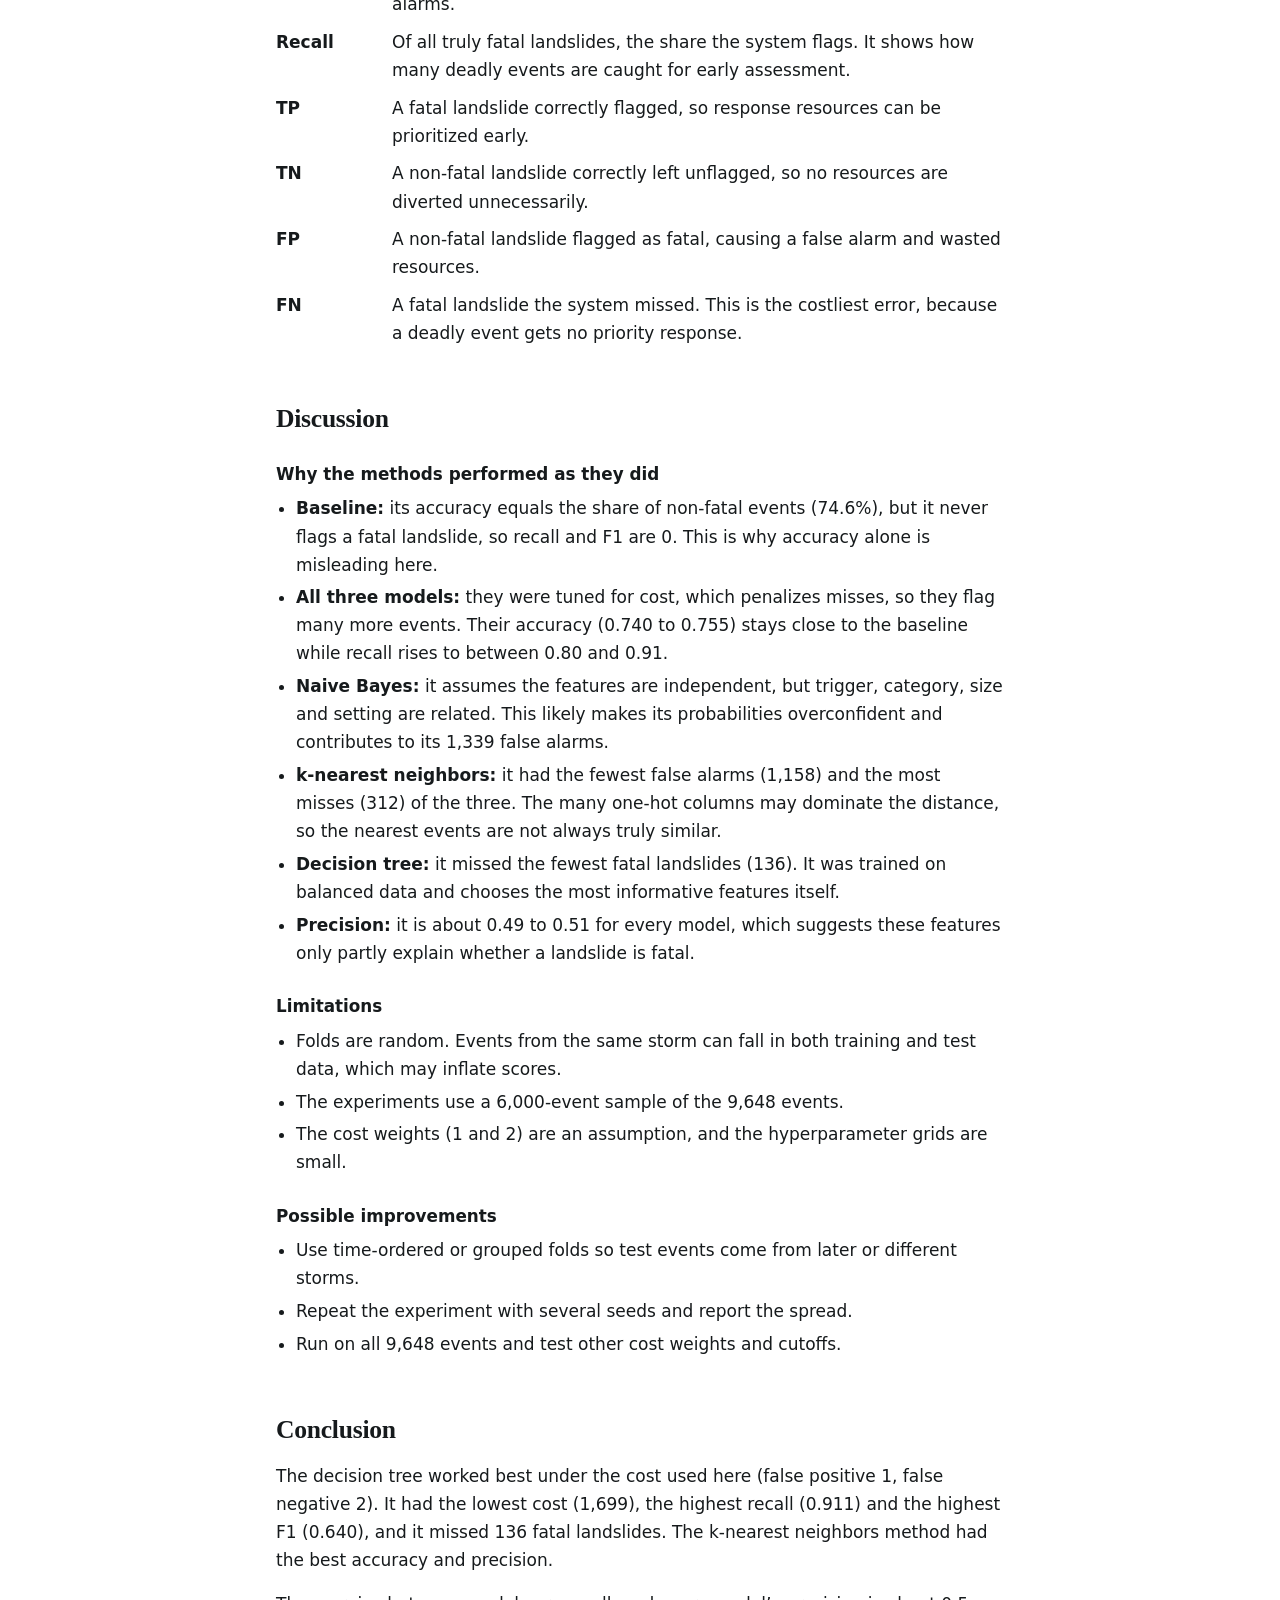
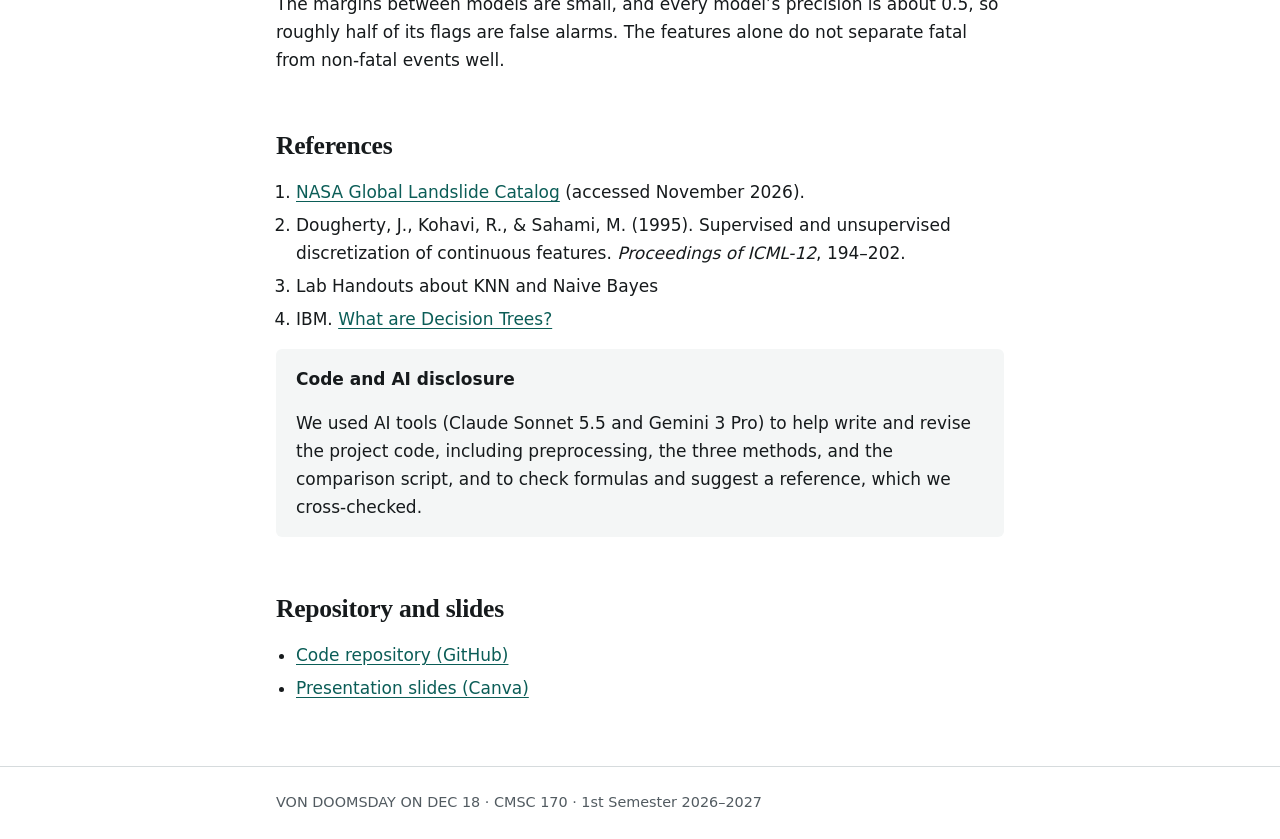
==== commit 95c1dddb: "minor changes" ====
--- a/index.html
+++ b/index.html
@@ -5,7 +5,10 @@
 <meta name="viewport" content="width=device-width, initial-scale=1, viewport-fit=cover">
 <meta name="color-scheme" content="light dark">
 <meta name="description" content="Comparing Naive Bayes, k-nearest neighbors and a decision tree for predicting whether a landslide in the NASA Global Landslide Catalog is fatal.">
-<title>TITLE</title>
+<meta property="og:title" content="Early Severity Assessment of Landslide Events: Machine Learning Comparison">
+<meta property="og:description" content="A comparative study of Naive Bayes, K-Nearest Neighbors, and Decision Trees in classifying fatal landslides from the NASA Global Landslide Catalog.">
+<meta property="og:image" content="method_comparison.png">
+<title>Early Severity Assessment of Landslide Events for Response Prioritization: A Comparison of Naive Bayes, K-Nearest Neighbors, and Decision Trees in Classifying Fatal Landslides</title>
 <link rel="stylesheet" href="index.css">
 </head>
 <body>
@@ -13,19 +16,15 @@
 <a class="skip" href="#main">Skip to content</a>
 
 <header class="wrap">
-  <h1>TITLE</h1>
+  <h1>Early Severity Assessment of Landslide Events for Response Prioritization: A Comparison of Naive Bayes, K-Nearest Neighbors, and Decision Trees in Classifying Fatal Landslides</h1>
   <p><b>VON DOOMSDAY ON DEC 18</b></p>
-  <p> Abonal, Julian </p>
-  <p> Madelo, Allen </p>
-  <p> Manuel, Ivan Erick </p>
-  <p> Noble, Alexus Benhur </p>
-  <p class="links"><a class="primary" href="#repository">Repository</a><a href="#repository">Slides</a></p>
+  <p>Abonal, Julian ; Madelo, Allen ; Manuel, Ivan Erick ; Noble, Alexus Benhur</p>
+  <p class="links"><a class="primary" href="https://github.com/KcireNavi/VON-DOOMSDAY-CMSC-170-PROJECT/tree/main" target="_blank" rel="noopener noreferrer">Repository</a><a href="https://www.canva.com/design/DAHcBMZ-92k/Xcf5yIMWe-n0G7a21oNVYQ/edit" target="_blank" rel="noopener noreferrer">Slides</a></p>
 </header>
 
 <nav aria-label="Page sections">
   <div class="wrap">
     <ul>
-      <li><a href="#summary">Summary</a></li>
       <li><a href="#problem">Problem</a></li>
       <li><a href="#dataset">Dataset</a></li>
       <li><a href="#methods">Methods</a></li>
@@ -34,6 +33,7 @@
       <li><a href="#discussion">Discussion</a></li>
       <li><a href="#conclusion">Conclusion</a></li>
       <li><a href="#references">References</a></li>
+      <li><a href="#repository">Links</a></li>
     </ul>
   </div>
 </nav>
@@ -51,7 +51,7 @@
     <h2 id="dataset-h">Dataset</h2>
     <dl class="facts">
       <dt>Source</dt>
-      <dd>NASA Global Landslide Catalog. <!-- TODO: add link and access date --></dd>
+      <dd><a href="https://data.nasa.gov/dataset/global-landslide-catalog-export/resource/7dc0d8c1-05f6-4c5c-8fee-20834e4d5d31" target="_blank" rel="noopener noreferrer">NASA Global Landslide Catalog</a> (accessed November 2026).</dd>
       <dt>Size</dt>
       <dd>9,648 events after dropping rows with a blank <code>fatality_count</code>. The experiments use a random sample of 6,000 of these, of which 1,526 (25.4%) are fatal.</dd>
       <dt>Target</dt>
@@ -59,7 +59,6 @@
       <dt>Features</dt>
       <dd>9 in total: <code>landslide_category</code>, <code>landslide_trigger</code>, <code>landslide_size</code>, <code>landslide_setting</code>, <code>location_accuracy</code>, <code>latitude</code>, <code>longitude</code>, <code>month</code>, <code>logpop</code>.</dd>
     </dl>
-    <p>The full dataset is too large to show here. <a href="#">Open the full dataset</a>.</p>
 
     <h3>Preprocessing</h3>
     <p>Rows with a blank <code>fatality_count</code> were dropped. Blank categorical values were set to “unknown” and one-hot encoded, with an extra column for categories not seen in training. Blank numeric values were filled with the training median, and all numeric features were standardized. <code>month</code> comes from <code>event_date</code>, and <code>logpop</code> is the log of 1 plus the administrative division population.</p>
@@ -68,24 +67,23 @@
 
   <section id="methods" aria-labelledby="methods-h">
     <h2 id="methods-h">Methods</h2>
-    <p class="muted">All three methods are implemented from scratch with Python and NumPy.</p>
 
     <article class="method">
       <h3>Naive Bayes</h3>
-      <p><b>How it works and how we implemented it:</b> every feature is treated as categorical. Latitude, longitude, month and <code>logpop</code> are cut into 10 bins at training quantiles, and the one-hot columns stay 0 or 1. For each class, the method estimates how often each feature value occurs, using smoothing of 0.1 so unseen values do not give zero probability, and multiplies these with the class prior. An event is flagged fatal when its fatal probability reaches the cutoff.</p>
-      <p><b>Why we chose it:</b> a fast probabilistic method that works well with the one-hot encoded categorical features such as landslide category, trigger and size.</p>
+      <p><b>Implementation:</b> every feature is treated as categorical. Latitude, longitude, month and <code>logpop</code> are cut into 10 bins at training quantiles, and the one-hot columns stay 0 or 1. For each class, the method estimates how often each feature value occurs, using smoothing of 0.1 so unseen values do not give zero probability, and multiplies these with the class prior. An event is flagged fatal when its fatal probability reaches the cutoff.</p>
+      <p><b>Reason for choosing this method:</b> a fast probabilistic method that works well with the one-hot encoded categorical features such as landslide category, trigger and size.</p>
     </article>
 
     <article class="method">
       <h3>k-nearest neighbors</h3>
-      <p><b>How it works and how we implemented it:</b> the method measures the Euclidean distance from an event to every training event, and the k nearest events vote. Because fatal events are rarer, each fatal vote counts as many votes as the ratio of non-fatal to fatal training events, so fatal neighbors are not outvoted. Ties go to the closest neighbor.</p>
-      <p><b>Why we chose it:</b> it makes no assumptions about the data and tests whether landslides with similar characteristics and nearby locations tend to share the same outcome.</p>
+      <p><b>Implementation:</b> the method measures the Euclidean distance from an event to every training event, and the k nearest events vote. Because fatal events are rarer, each fatal vote counts as many votes as the ratio of non-fatal to fatal training events, so fatal neighbors are not outvoted. Ties go to the closest neighbor.</p>
+      <p><b>Reason for choosing this method:</b> it makes no assumptions about the data and tests whether landslides with similar characteristics and nearby locations tend to share the same outcome.</p>
     </article>
 
     <article class="method">
       <h3>Decision tree</h3>
-      <p><b>How it works and how we implemented it:</b> the tree repeatedly splits the data on one feature and threshold, choosing the split with the largest drop in Gini impurity, until the depth limit or the minimum sample sizes are reached. Each leaf predicts its majority class. Fatal events are duplicated in the training data until both classes are the same size.</p>
-      <p><b>Why we chose it:</b> it captures combinations of features, such as a large landslide in a populated area, and its rules are easy to read.</p>
+      <p><b>Implementation:</b> the tree repeatedly splits the data on one feature and threshold, choosing the split with the largest drop in Gini impurity, until the depth limit or the minimum sample sizes are reached. Each leaf predicts its majority class. Fatal events are duplicated in the training data until both classes are the same size.</p>
+      <p><b>Reason for choosing this method:</b> it captures combinations of features, such as a large landslide in a populated area, and its rules are easy to read.</p>
     </article>
   </section>
 
@@ -189,6 +187,8 @@
       <figcaption>Bars show each score on a scale from 0 to 1.</figcaption>
     </figure>
 
+    <p><a href="method_comparison.png" target="_blank" rel="noopener noreferrer">View generated comparison chart image (method_comparison.png)</a></p>
+
     <h3>How to read the metrics</h3>
     <p class="muted">Fatal landslide is the positive class.</p>
     <dl class="guide">
@@ -238,31 +238,31 @@
   <section id="references" aria-labelledby="references-h">
     <h2 id="references-h">References</h2>
     <ol>
-      <!-- TODO: add the dataset link and a textbook or paper for k-nearest neighbors and decision trees -->
-      <li>NASA Global Landslide Catalog.</li>
+      <!-- TODO: add a textbook or paper for k-nearest neighbors and decision trees -->
+      <li><a href="https://data.nasa.gov/dataset/global-landslide-catalog-export/resource/7dc0d8c1-05f6-4c5c-8fee-20834e4d5d31" target="_blank" rel="noopener noreferrer">NASA Global Landslide Catalog</a> (accessed November 2026).</li>
       <li>Dougherty, J., Kohavi, R., &amp; Sahami, M. (1995). Supervised and unsupervised discretization of continuous features. <i>Proceedings of ICML-12</i>, 194–202.</li>
+      <li>Lab Handouts about KNN and Naive Bayes</li>
+      <li>IBM. <a href="https://www.ibm.com/think/topics/decision-trees" target="_blank" rel="noopener noreferrer">What are Decision Trees?</a></li>
     </ol>
 
     <div class="note">
       <p><b>Code and AI disclosure</b></p>
-      <ul>
-        <p>We used AI tools (Claude Sonnet 5.5 and Gemini 3 Pro) to help write and revise the project code, including preprocessing, the three methods, and the comparison script, and to check formulas and suggest a reference, which we cross-checked.</p>
-      </ul>
+      <p>We used AI tools (Claude Sonnet 5.5 and Gemini 3 Pro) to help write and revise the project code, including preprocessing, the three methods, and the comparison script, and to check formulas and suggest a reference, which we cross-checked.</p>
     </div>
   </section>
 
   <section id="repository" aria-labelledby="repository-h">
     <h2 id="repository-h">Repository and slides</h2>
     <ul>
-      <li><a href="#">Code repository</a></li>
-      <li><a href="#">Presentation slides</a></li>
+      <li><a href="https://github.com/KcireNavi/VON-DOOMSDAY-CMSC-170-PROJECT/tree/main" target="_blank" rel="noopener noreferrer">Code repository (GitHub)</a></li>
+      <li><a href="https://www.canva.com/design/DAHcBMZ-92k/Xcf5yIMWe-n0G7a21oNVYQ/edit" target="_blank" rel="noopener noreferrer">Presentation slides (Canva)</a></li>
     </ul>
   </section>
 
 </main>
 
 <footer>
-  <div class="wrap"><p>Group name, Course, Term, Year</p></div>
+  <div class="wrap"><p>VON DOOMSDAY ON DEC 18 · CMSC 170 · 1st Semester 2026–2027</p></div>
 </footer>
 </body>
 </html>
